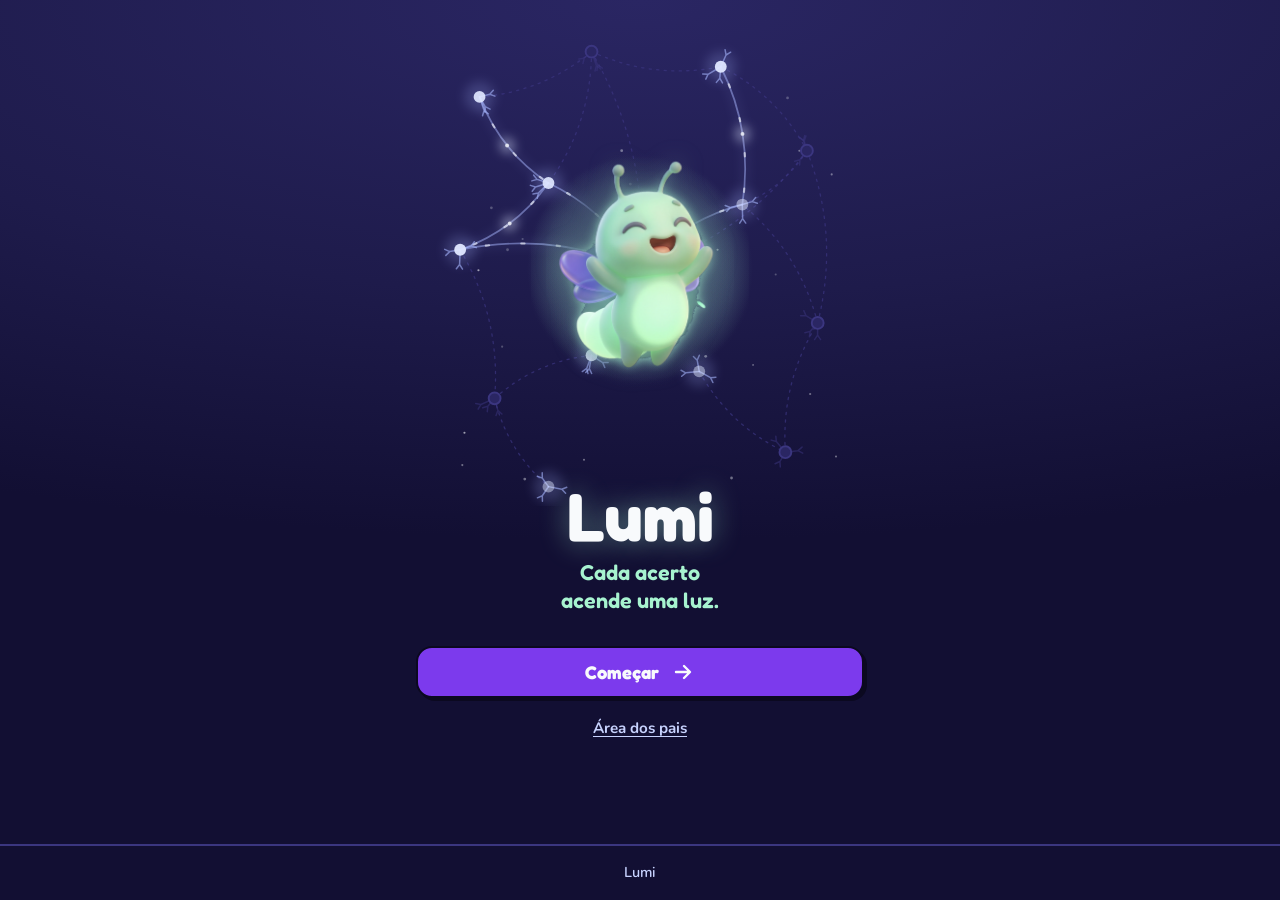
==== index.html @ 41e7109e "Refaz a Área dos pais e Provas: Dóris solta, dias de prova em amarelo e selo do Google Co-Authored-B" ====
<!DOCTYPE html>
<html lang="pt-BR">
<head>
  <meta charset="UTF-8">
  <meta name="viewport" content="width=device-width, initial-scale=1">
  <title>Lumi</title>
  <meta name="description" content="Lumi: cada acerto acende uma luz.">
  <link rel="preconnect" href="https://fonts.googleapis.com">
  <link rel="preconnect" href="https://fonts.gstatic.com" crossorigin>
  <link href="https://fonts.googleapis.com/css2?family=Fredoka:wght@500;600;700&family=Nunito:wght@600;700;800;900&display=swap" rel="stylesheet">
  <link rel="stylesheet" href="css/estilo.css">
  <script src="js/familia.js" defer></script>
  <script src="js/pontos.js" defer></script>
  <script src="js/fotos.js" defer></script>
  <script src="js/voz.js" defer></script>
  <script src="js/quiz.js" defer></script>
  <script src="js/tabuada.js" defer></script>
  <script src="js/curiosidades.js" defer></script>
  <script src="js/narracao.js" defer></script>
  <script src="js/calendario.js" defer></script>
  <script src="js/trilha.js" defer></script>
  <script src="js/resultado.js" defer></script>
  <script src="js/abertura.js" defer></script>
  <script src="js/app.js" defer></script>
</head>
<body>
  <main class="app">

    <!-- Abertura: rede de neurônios com a Lumi (só na primeira visita da aba) -->
    <section class="tela abertura" id="tela-abertura" aria-labelledby="titulo-abertura" hidden>
      <div class="abertura__ceu">
        <img class="abertura__rede" src="assets/rede-neuronios.svg" alt="" width="390" height="470">
        <div class="abertura__lumi halo-lumi">
          <img class="mascote mascote--lumi flutuar" src="assets/recortes/lumi-comemorando.png" alt="Lumi, o vaga-lume, comemorando" width="695" height="896">
        </div>
      </div>
      <div class="abertura__texto">
        <h1 class="abertura__titulo" id="titulo-abertura">Lumi</h1>
        <p class="abertura__frase">Cada acerto acende uma luz.</p>
        <button type="button" class="botao-principal abertura__comecar" data-ir="inicio">
          <span>Começar</span>
          <svg class="icone" viewBox="0 0 24 24" width="24" height="24" aria-hidden="true" focusable="false"><path d="M5 12h13M13 6l6 6-6 6" fill="none" stroke="currentColor" stroke-width="2.4" stroke-linecap="round" stroke-linejoin="round"/></svg>
        </button>
        <button type="button" class="botao-link" data-ir="pais">Área dos pais</button>
      </div>
    </section>

    <!-- Tela inicial -->
    <section class="tela" id="tela-inicio">
      <header class="cabecalho visualmente-oculto">
        <h1 class="cabecalho__nome">Lumi</h1>
        <p class="cabecalho__frase">Cada acerto acende uma luz</p>
      </header>

      <div class="inicio">
        <!-- Topo: nível, barra do nível e total de pontos -->
        <div class="inicio-topo">
          <span class="pilula pilula--nivel">Nível <span id="inicio-nivel">1</span></span>
          <div class="barra-nivel" id="inicio-nivel-barra" role="progressbar" aria-label="Pontos no nível atual" aria-valuemin="0" aria-valuemax="50" aria-valuenow="0">
            <div class="barra-nivel__preenchido" id="inicio-nivel-preenchido"></div>
          </div>
          <span class="inicio-topo__conta" id="inicio-nivel-conta">0/50</span>
          <span class="pilula pilula--pontos">
            <svg viewBox="0 0 24 24" width="16" height="16" aria-hidden="true" focusable="false"><path d="M12 3.5l2.6 5.3 5.9.9-4.3 4.1 1 5.8L12 16.9l-5.2 2.7 1-5.8-4.3-4.1 5.9-.9z" fill="none" stroke="currentColor" stroke-width="2" stroke-linejoin="round"/></svg>
            <span id="inicio-pontos">0</span><span class="visualmente-oculto"> pontos</span>
          </span>
        </div>

        <!-- Lumi com balão de fala -->
        <div class="guia guia--lumi">
          <img class="mascote mascote--lumi guia__mascote" src="assets/recortes/lumi-lapis.png" alt="Lumi segurando um lápis" width="666" height="900">
          <p class="balao guia__balao">Oi! Bora transformar o caderno em missão?</p>
        </div>

        <button type="button" class="botao-principal botao-principal--grande" data-ir="fotoquest">
          <svg class="icone" viewBox="0 0 24 24" width="28" height="28" aria-hidden="true" focusable="false">
            <path d="M4 8.5A2.5 2.5 0 0 1 6.5 6h1.6l1.2-1.8A1.5 1.5 0 0 1 10.5 3.5h3a1.5 1.5 0 0 1 1.2.7L15.9 6h1.6A2.5 2.5 0 0 1 20 8.5v8a2.5 2.5 0 0 1-2.5 2.5h-11A2.5 2.5 0 0 1 4 16.5z" fill="none" stroke="currentColor" stroke-width="1.8" stroke-linejoin="round"/>
            <circle cx="12" cy="12.5" r="3.5" fill="none" stroke="currentColor" stroke-width="1.8"/>
          </svg>
          <span>Nova missão</span>
        </button>

        <!-- O card grande saiu. A narração fica no item "Ouvir" da barra de baixo. -->
        <section class="area-doris" aria-labelledby="titulo-doris" hidden>
          <h2 class="area-doris__titulo" id="titulo-doris">Leia comigo</h2>
        </section>

        <!-- Trilha: cada missão salva é uma parada -->
        <section class="missoes" id="missoes" aria-labelledby="titulo-missoes">
          <h2 class="missoes__titulo visualmente-oculto" id="titulo-missoes">Suas missões</h2>
          <ul class="missoes__lista trilha" id="lista-missoes"></ul>
        </section>

        <!-- Próxima prova (some quando não há prova marcada) -->
        <button type="button" class="chip-prova" id="inicio-prova" data-ir="provas" hidden>
          <svg viewBox="0 0 24 24" width="20" height="20" aria-hidden="true" focusable="false"><rect x="4" y="5.5" width="16" height="14.5" rx="2.5" fill="none" stroke="currentColor" stroke-width="2"/><path d="M4 10h16M8.5 3.5v4M15.5 3.5v4" fill="none" stroke="currentColor" stroke-width="2" stroke-linecap="round"/></svg>
          <span id="inicio-prova-texto"></span>
        </button>
      </div>
    </section>

    <!-- Voz da família: gravar, gerar e ouvir a narração -->
    <section class="tela" id="tela-narracao" aria-labelledby="titulo-narracao" hidden>
      <div class="barra-topo">
        <button type="button" class="botao-voltar" data-ir="inicio"><svg viewBox="0 0 24 24" width="22" height="22" aria-hidden="true" focusable="false"><path d="M15 5l-7 7 7 7" fill="none" stroke="currentColor" stroke-width="2.6" stroke-linecap="round" stroke-linejoin="round"/></svg><span class="visualmente-oculto">Voltar</span></button>
        <h1 class="barra-topo__titulo" id="titulo-narracao">Voz da família</h1>
      </div>

      <div class="conteudo">
        <p class="aviso-gravacao" id="narracao-mensagem" role="status" aria-live="polite" hidden></p>

        <!-- 1. Gravar a voz para criar a voz digital -->
        <div class="narracao-bloco" id="narracao-gravar" hidden>
          <img class="mascote narracao__mascote" src="assets/recortes/duas-lapis.png" alt="Dóris segurando um lápis, com a Lumi na ponta" width="879" height="698">
          <h2 class="tabuada-subtitulo">Crie a voz digital da família</h2>
          <p class="campo__ajuda">Grave de 30 a 45 segundos lendo o texto abaixo, num lugar silencioso, com o celular a um palmo da boca. Fale com a sua voz de sempre, sem pressa. Com essa gravação, o app cria uma voz parecida com a sua para narrar um fato das missões.</p>

          <p class="aviso-gravacao" id="narracao-sem-suporte" role="alert" hidden></p>

          <div class="narracao-bloco" id="narracao-area-gravacao">
            <label class="declaracao" for="narracao-aceite">
              <input type="checkbox" id="narracao-aceite">
              <span>Esta é a minha voz. Ela será enviada à ElevenLabs para criar uma voz digital, usada só para narrar as missões da minha família. Posso apagar a voz a qualquer momento, e ela também será apagada no serviço.</span>
            </label>

            <div class="roteiro vidro">
              <h3 class="roteiro__titulo">Texto para ler em voz alta</h3>
              <p>Oi! Hoje vamos estudar juntos. Cada missão é uma aventura nova, e cada acerto acende uma luz no caminho.</p>
              <p>Quando a gente erra, não tem problema. O erro mostra o que ainda falta aprender, e a próxima tentativa fica mais fácil.</p>
              <p>Você sabia que a água do mar sobe para o céu, vira nuvem e volta como chuva? O mundo está cheio de perguntas curiosas esperando por você.</p>
              <p>Eu estou aqui, torcendo por você. Vamos lá!</p>
            </div>

            <p class="cronometro" id="narracao-cronometro" aria-live="off" hidden>0:00</p>
            <button type="button" class="botao-principal" id="narracao-botao-gravar" disabled>Começar a gravar</button>
          </div>
        </div>

        <!-- 2. Esperando: criando a voz ou gerando a narração -->
        <div class="narracao-bloco narracao-bloco--centro" id="narracao-esperando" hidden>
          <img class="mascote narracao__mascote narracao__mascote--pequena" src="assets/recortes/doris-olhos-fechados.png" alt="" width="715" height="900">
          <p class="narracao-titulo" id="narracao-esperando-titulo"></p>
          <div class="progresso-estimado" id="narracao-progresso" role="progressbar" aria-label="Progresso" aria-valuemin="0" aria-valuemax="100" aria-valuenow="0">
            <div class="progresso-estimado__barra" id="narracao-progresso-barra"></div>
          </div>
          <p class="campo__ajuda" id="narracao-tempo"></p>
        </div>

        <!-- 3. Ouvir o fato, estilo teleprompter -->
        <div class="narracao-bloco" id="narracao-ouvir" hidden>
          <img class="mascote narracao__mascote narracao__mascote--pequena" src="assets/recortes/doris-olhos-fechados.png" alt="Dóris de olhos fechados, ouvindo" width="715" height="900">
          <p class="narracao-origem" id="narracao-origem"></p>
          <div class="teleprompter vidro" id="narracao-teleprompter"></div>
          <button type="button" class="botao-principal botao-principal--grande botao--laranja" id="narracao-tocar">
            <svg class="icone" viewBox="0 0 24 24" width="28" height="28" aria-hidden="true" focusable="false"><path d="M8 5.5v13l10.5-6.5z" fill="currentColor"/></svg>
            <span id="narracao-tocar-texto">Ouvir</span>
          </button>
          <button type="button" class="botao-secundario" id="narracao-aleatoria">Curiosidade aleatória</button>
          <p class="campo__ajuda" id="narracao-restantes"></p>

          <details class="outro-texto vidro" id="narracao-outro">
            <summary class="outro-texto__titulo">Ler outra curiosidade</summary>
            <div class="outro-texto__conteudo">
              <label class="dissertativa__rotulo" for="narracao-texto-livre">Escreva uma curiosidade ou envie a foto de uma:</label>
              <textarea class="dissertativa__campo" id="narracao-texto-livre" rows="4" maxlength="300" placeholder="Ex.: O polvo tem três corações."></textarea>
              <p class="campo__ajuda"><span id="narracao-contador">0</span> de 300 caracteres. Não escreva nomes de pessoas, escolas ou professoras.</p>

              <input type="file" id="narracao-imagem" class="visualmente-oculto" accept="image/*">
              <label class="botao-secundario botao-arquivo" for="narracao-imagem" id="narracao-imagem-rotulo">Enviar uma imagem com a curiosidade</label>

              <button type="button" class="botao-principal" id="narracao-ler-texto">Ler esta curiosidade</button>
            </div>
          </details>
        </div>
      </div>
    </section>

    <!-- Provas: calendário mensal -->
    <section class="tela" id="tela-provas" aria-labelledby="titulo-provas" hidden>
      <div class="barra-topo">
        <button type="button" class="botao-voltar" data-ir="pais"><svg viewBox="0 0 24 24" width="22" height="22" aria-hidden="true" focusable="false"><path d="M15 5l-7 7 7 7" fill="none" stroke="currentColor" stroke-width="2.6" stroke-linecap="round" stroke-linejoin="round"/></svg><span class="visualmente-oculto">Voltar</span></button>
        <h1 class="barra-topo__titulo" id="titulo-provas">Provas</h1>
      </div>

      <div class="conteudo">
        <img class="mascote provas__mascote" src="assets/recortes/doris-joinha.png" alt="Dóris fazendo joinha" width="700" height="761">

        <p class="aviso-gravacao" id="provas-mensagem" role="status" aria-live="polite" hidden></p>

        <div class="calendario vidro">
          <div class="calendario__topo">
            <button type="button" class="calendario__seta" id="provas-anterior" aria-label="Mês anterior"><svg viewBox="0 0 24 24" width="22" height="22" aria-hidden="true" focusable="false"><path d="M15 5l-7 7 7 7" fill="none" stroke="currentColor" stroke-width="2.4" stroke-linecap="round" stroke-linejoin="round"/></svg></button>
            <h2 class="calendario__mes" id="provas-mes" aria-live="polite"></h2>
            <button type="button" class="calendario__seta" id="provas-seguinte" aria-label="Próximo mês"><svg viewBox="0 0 24 24" width="22" height="22" aria-hidden="true" focusable="false"><path d="M9 5l7 7-7 7" fill="none" stroke="currentColor" stroke-width="2.4" stroke-linecap="round" stroke-linejoin="round"/></svg></button>
          </div>
          <div class="calendario__semana calendario__semana--nomes" aria-hidden="true">
            <span>D</span><span>S</span><span>T</span><span>Q</span><span>Q</span><span>S</span><span>S</span>
          </div>
          <div class="calendario__grade" id="provas-grade" role="grid" aria-labelledby="provas-mes"></div>
        </div>

        <button type="button" class="botao-secundario" id="provas-proxima">Próxima prova</button>

        <section class="cartao-dia vidro" id="provas-cartao" aria-live="polite" hidden></section>

        <button type="button" class="botao-principal botao--sol" id="provas-nova">Adicionar prova</button>

        <form class="campo vidro" id="provas-formulario" novalidate hidden>
          <h2 class="campo__titulo">Nova prova</h2>
          <label class="campo-rotulo" for="prova-materia">Prova de</label>
          <select class="campo-texto" id="prova-materia">
            <option value="">Escolha...</option>
            <option value="portugues">Português</option>
            <option value="matematica">Matemática</option>
            <option value="ciencias">Ciências</option>
            <option value="historia">História</option>
            <option value="geografia">Geografia</option>
            <option value="outra">Outra</option>
          </select>
          <div class="campo-outra" id="prova-outra-caixa" hidden>
            <label for="prova-outra">Qual é a prova?</label>
            <input type="text" id="prova-outra" maxlength="40" placeholder="Ex.: Inglês" autocomplete="off">
            <p class="campo__ajuda">Não escreva o nome da criança nem da escola.</p>
          </div>
          <div class="campos-lado-a-lado">
            <div>
              <label class="campo-rotulo" for="prova-data">Dia</label>
              <input class="campo-texto" type="date" id="prova-data">
            </div>
            <div>
              <label class="campo-rotulo" for="prova-hora">Horário</label>
              <input class="campo-texto" type="time" id="prova-hora" value="08:00">
            </div>
          </div>
          <button type="submit" class="botao-principal">Salvar prova</button>
          <button type="button" class="botao-secundario" id="prova-cancelar">Cancelar</button>
        </form>

        <div class="provas-google vidro">
          <p class="selo-google" id="provas-google-conectado" hidden>
            <svg viewBox="0 0 24 24" width="18" height="18" aria-hidden="true" focusable="false"><path d="M5 12.5l4.5 4.5L19 7.5" fill="none" stroke="currentColor" stroke-width="3" stroke-linecap="round" stroke-linejoin="round"/></svg>
            Google Agenda conectado
          </p>
          <button type="button" class="botao-principal" id="provas-enviar-todas">Enviar todas as provas para o Google Agenda</button>
          <p class="provas-google__situacao" id="provas-google-situacao" role="status" aria-live="polite" hidden></p>
          <div class="provas-google__acoes">
            <button type="button" class="botao-principal botao-pequeno" id="provas-google-entrar" hidden>Entrar com Google</button>
            <button type="button" class="botao-secundario botao-pequeno" id="provas-google-ics" hidden>Baixar .ics com todas as provas</button>
          </div>
          <button type="button" class="botao-apagar" id="provas-desconectar">Desconectar Google Agenda</button>
        </div>
      </div>
    </section>

    <!-- Área dos pais -->
    <section class="tela" id="tela-pais" aria-labelledby="titulo-pais" hidden>
      <div class="barra-topo">
        <button type="button" class="botao-voltar" data-ir="inicio"><svg viewBox="0 0 24 24" width="22" height="22" aria-hidden="true" focusable="false"><path d="M15 5l-7 7 7 7" fill="none" stroke="currentColor" stroke-width="2.6" stroke-linecap="round" stroke-linejoin="round"/></svg><span class="visualmente-oculto">Voltar</span></button>
        <h1 class="barra-topo__titulo" id="titulo-pais">Área dos pais</h1>
        <img class="mascote barra-topo__mascote" src="assets/recortes/doris-joinha.png" alt="" width="700" height="761">
      </div>

      <div class="conteudo">
        <button type="button" class="botao-cartao botao--sol" data-ir="provas">
          <svg viewBox="0 0 24 24" width="28" height="28" aria-hidden="true" focusable="false"><rect x="4" y="5.5" width="16" height="14.5" rx="2.5" fill="none" stroke="currentColor" stroke-width="2"/><path d="M4 10h16M8.5 3.5v4M15.5 3.5v4" fill="none" stroke="currentColor" stroke-width="2" stroke-linecap="round"/></svg>
          <span>Provas: datas e Google Agenda</span>
        </button>

        <section class="campo vidro" aria-labelledby="titulo-voz-digital">
          <h2 class="campo__titulo" id="titulo-voz-digital">Voz digital da família</h2>
          <p class="campo__ajuda" id="pais-voz-digital-estado"></p>
          <button type="button" class="botao-secundario" id="narracao-regravar" hidden>Gravar a voz de novo</button>
          <button type="button" class="botao-apagar" id="narracao-apagar-voz" hidden>Apagar a voz digital</button>
        </section>

        <section class="campo vidro" aria-labelledby="titulo-minha-voz">
          <h2 class="campo__titulo" id="titulo-minha-voz">Minha voz</h2>
          <p class="campo__ajuda">Grave as frases com a sua voz. Elas tocam durante as missões. Os áudios ficam só neste aparelho.</p>

          <p class="aviso-gravacao" id="voz-sem-suporte" role="alert" hidden></p>

          <div class="voz-area" id="voz-area" hidden>
            <div class="consentimento" id="voz-consentimento">
              <p class="dica" id="voz-dica">Antes de gravar, procure um lugar silencioso e fale perto do microfone do celular.</p>
              <label class="declaracao" for="voz-aceite">
                <input type="checkbox" id="voz-aceite">
                <span>Esta é a minha voz. Ela será usada só para narrar as missões da minha família, e posso apagar quando quiser.</span>
              </label>
              <p class="campo__ajuda" id="voz-aceite-data" hidden></p>
            </div>

            <ul class="frases" id="voz-frases" aria-label="Frases para gravar"></ul>
            <p class="mensagem" id="voz-mensagem" role="status" aria-live="polite"></p>
          </div>
        </section>

        <!-- Apagar tudo: fica aqui, longe da criança (mesmo id e mesmo comportamento de antes) -->
        <button type="button" class="botao-apagar botao-apagar--perigo" id="botao-apagar">Apagar dados da família</button>
        <p class="mensagem" id="mensagem-inicio" role="status" aria-live="polite"></p>
      </div>
    </section>

    <!-- Tabuada -->
    <section class="tela" id="tela-tabuada" aria-labelledby="titulo-tabuada" hidden>
      <div class="barra-topo">
        <button type="button" class="botao-voltar" id="tabuada-voltar"><svg viewBox="0 0 24 24" width="22" height="22" aria-hidden="true" focusable="false"><path d="M15 5l-7 7 7 7" fill="none" stroke="currentColor" stroke-width="2.6" stroke-linecap="round" stroke-linejoin="round"/></svg><span class="visualmente-oculto">Voltar</span></button>
        <h1 class="barra-topo__titulo" id="titulo-tabuada">Tabuada</h1>
      </div>

      <div class="conteudo">
        <!-- Menu dos modos -->
        <div class="tabuada-bloco" id="tabuada-menu">
          <div class="nivel">
            <img class="mascote mascote--lumi nivel__lumi" src="assets/recortes/lumi-abraco-lapis.png" alt="Lumi abraçando um lápis" width="644" height="790">
            <div class="nivel__info">
              <p class="nivel__titulo"><span class="nivel__rotulo">Nível</span> <span class="nivel__numero" id="tabuada-nivel">1</span></p>
              <div class="nivel__barra" id="tabuada-nivel-barra" role="progressbar" aria-label="Pontos no nível atual" aria-valuemin="0" aria-valuemax="50" aria-valuenow="0">
                <div class="nivel__preenchido" id="tabuada-nivel-preenchido"></div>
              </div>
              <p class="nivel__detalhe" id="tabuada-nivel-detalhe"></p>
            </div>
          </div>

          <h2 class="tabuada-subtitulo">Suas medalhas</h2>
          <ul class="medalhas" id="tabuada-medalhas"></ul>

          <h2 class="tabuada-subtitulo">Escolha o modo</h2>
          <div class="modos">
            <button type="button" class="modo modo--falta vidro" data-modo="falta">
              <span class="modo__icone" aria-hidden="true">
                <!-- lápis -->
                <svg viewBox="0 0 24 24" width="32" height="32" focusable="false"><path d="M4 20l1-4.5L15.5 5a2.1 2.1 0 0 1 3 0l.5.5a2.1 2.1 0 0 1 0 3L8.5 19z" fill="none" stroke="currentColor" stroke-width="2" stroke-linejoin="round"/><path d="M13.5 7l3.5 3.5M5 15.5l3.5 3.5" fill="none" stroke="currentColor" stroke-width="2" stroke-linecap="round"/></svg>
              </span>
              <span class="modo__texto">
                <strong>Qual é o número que falta</strong>
                <span>Ex.: 7 × ___ = 56</span>
              </span>
            </button>
            <button type="button" class="modo modo--numero vidro" data-modo="numero">
              <span class="modo__icone" aria-hidden="true">
                <!-- escada -->
                <svg viewBox="0 0 24 24" width="32" height="32" focusable="false"><path d="M7 3v18M17 3v18M7 7h10M7 12h10M7 17h10" fill="none" stroke="currentColor" stroke-width="2" stroke-linecap="round"/></svg>
              </span>
              <span class="modo__texto">
                <strong>Tabuada de um número</strong>
                <span>Escolha de 1 a 10 e responda a sequência</span>
              </span>
            </button>
            <button type="button" class="modo modo--desafio vidro" data-modo="desafio">
              <span class="modo__icone" aria-hidden="true">
                <!-- cronômetro -->
                <svg viewBox="0 0 24 24" width="32" height="32" focusable="false"><circle cx="12" cy="14" r="7.5" fill="none" stroke="currentColor" stroke-width="2"/><path d="M12 14V10.5M9.5 2.5h5M12 2.5v4M18.5 7l1.5-1.5" fill="none" stroke="currentColor" stroke-width="2" stroke-linecap="round"/></svg>
              </span>
              <span class="modo__texto">
                <strong>Desafio contra o tempo</strong>
                <span>10 contas em 60 segundos</span>
              </span>
            </button>
            <button type="button" class="modo modo--revisao vidro" data-modo="revisao" id="modo-revisao">
              <span class="modo__icone" aria-hidden="true">
                <!-- setas circulares -->
                <svg viewBox="0 0 24 24" width="32" height="32" focusable="false"><path d="M19.5 10A8 8 0 0 0 5.6 6.6M4.5 14a8 8 0 0 0 13.9 3.4" fill="none" stroke="currentColor" stroke-width="2" stroke-linecap="round"/><path d="M5 2.5v4.5h4.5M19 21.5V17h-4.5" fill="none" stroke="currentColor" stroke-width="2" stroke-linecap="round" stroke-linejoin="round"/></svg>
              </span>
              <span class="modo__texto">
                <strong>Revisão de erros</strong>
                <span id="revisao-detalhe"></span>
              </span>
            </button>
          </div>
        </div>

        <!-- Escolher o número -->
        <div class="tabuada-bloco" id="tabuada-numeros" hidden>
          <h2 class="tabuada-subtitulo">Qual tabuada?</h2>
          <div class="grade-numeros" id="grade-numeros"></div>
        </div>

        <!-- Rodada -->
        <form class="tabuada-bloco" id="tabuada-jogo" novalidate hidden>
          <div class="tabuada-topo">
            <span id="tabuada-progresso"></span>
            <span class="tabuada-tempo" id="tabuada-tempo" role="timer" aria-live="off" hidden></span>
          </div>
          <!-- Barra do tempo do desafio (só aparece com o relógio) -->
          <div class="barra-tempo" id="tabuada-tempo-barra" aria-hidden="true" hidden>
            <div class="barra-tempo__preenchido" id="tabuada-tempo-preenchido"></div>
          </div>
          <p class="tabuada-conta" id="tabuada-conta"></p>
          <label class="visualmente-oculto" for="tabuada-resposta">Sua resposta</label>
          <input class="tabuada-resposta" id="tabuada-resposta" type="text" inputmode="numeric" pattern="[0-9]*" maxlength="3" autocomplete="off">
          <button type="submit" class="botao-principal" id="tabuada-conferir">Conferir</button>
          <div class="feedback" id="tabuada-feedback" role="status" aria-live="polite" hidden></div>
          <button type="button" class="botao-principal" id="tabuada-proxima" hidden>Próxima</button>
        </form>

        <!-- Fim da rodada -->
        <div class="tabuada-bloco resultado" id="tabuada-fim" hidden>
          <img class="mascote resultado__mascote resultado__mascote--pequena" src="assets/recortes/duas-comemorando.png" alt="" width="900" height="890">
          <h2 class="resultado__titulo" id="tabuada-fim-titulo"></h2>
          <div class="conquista-distintivo" id="tabuada-fim-distintivo" aria-hidden="true" hidden></div>
          <p class="pontos pontos--grande"><span id="tabuada-fim-pontos">0</span> pontos</p>
          <p class="resultado__detalhe" id="tabuada-fim-detalhe"></p>
          <p class="conquista" id="tabuada-fim-medalha" hidden></p>
          <p class="conquista conquista--nivel" id="tabuada-fim-nivel" hidden></p>
          <button type="button" class="botao-principal" id="tabuada-de-novo">Jogar de novo</button>
          <button type="button" class="botao-secundario" id="tabuada-menu-voltar">Escolher outro modo</button>
        </div>
      </div>
    </section>

    <!-- FotoQuest: escolher a foto -->
    <section class="tela" id="tela-fotoquest" aria-labelledby="titulo-fotoquest" hidden>
      <div class="barra-topo">
        <button type="button" class="botao-voltar" data-ir="inicio"><svg viewBox="0 0 24 24" width="22" height="22" aria-hidden="true" focusable="false"><path d="M15 5l-7 7 7 7" fill="none" stroke="currentColor" stroke-width="2.6" stroke-linecap="round" stroke-linejoin="round"/></svg><span class="visualmente-oculto">Voltar</span></button>
        <h1 class="barra-topo__titulo" id="titulo-fotoquest">FotoQuest</h1>
      </div>

      <form class="conteudo" id="form-fotos" novalidate>
        <div class="guia guia--doris">
          <img class="mascote guia__mascote" src="assets/recortes/doris-acenando.png" alt="Dóris, a coruja, acenando" width="812" height="900">
          <p class="balao guia__balao">Mostra o que você estudou que eu viro missão!</p>
        </div>

        <fieldset class="campo vidro">
          <legend class="campo__titulo">1. Qual é a disciplina?</legend>
          <div class="chips">
            <label class="chip"><input type="radio" name="disciplina" value="portugues"><span>Português</span></label>
            <label class="chip"><input type="radio" name="disciplina" value="matematica"><span>Matemática</span></label>
            <label class="chip"><input type="radio" name="disciplina" value="ciencias"><span>Ciências</span></label>
            <label class="chip"><input type="radio" name="disciplina" value="historia"><span>História</span></label>
            <label class="chip"><input type="radio" name="disciplina" value="geografia"><span>Geografia</span></label>
            <label class="chip"><input type="radio" name="disciplina" value="outra"><span>Outra</span></label>
          </div>
          <div class="campo-outra" id="campo-outra" hidden>
            <label for="disciplina-outra">Qual disciplina?</label>
            <input type="text" id="disciplina-outra" maxlength="40" autocomplete="off" placeholder="Ex.: Inglês">
          </div>
        </fieldset>

        <fieldset class="campo vidro">
          <legend class="campo__titulo">2. Fotos do material</legend>
          <p class="campo__ajuda">De 1 a 10 fotos, em JPG, PNG ou HEIC.</p>
          <div class="botoes-foto">
            <!-- Câmera traseira direto no celular -->
            <input type="file" id="entrada-camera" class="visualmente-oculto" accept="image/*" capture="environment">
            <label class="botao-foto" for="entrada-camera" id="rotulo-camera">Tirar foto</label>

            <!-- Galeria: o mesmo campo, sem o atributo capture -->
            <input type="file" id="entrada-galeria" class="visualmente-oculto" accept="image/*" multiple>
            <label class="botao-foto botao-foto--galeria" for="entrada-galeria" id="rotulo-galeria">Galeria</label>
          </div>
          <p class="contador" id="contador-fotos" aria-live="polite"></p>
          <ul class="miniaturas" id="miniaturas" aria-label="Fotos escolhidas"></ul>
        </fieldset>

        <section class="aviso-privacidade" aria-labelledby="titulo-privacidade">
          <h2 class="visualmente-oculto" id="titulo-privacidade">Sua privacidade</h2>
          <p class="aviso-privacidade__resumo">Fotos viram missão e são apagadas.</p>
          <details class="saiba-mais">
            <summary class="saiba-mais__titulo">Saiba mais</summary>
            <div class="saiba-mais__texto">
          <p>Suas fotos são usadas só para criar as perguntas da missão e são descartadas logo depois. As perguntas ficam guardadas somente para a sua família, para você estudar quando quiser. Nenhuma outra família tem acesso a elas, e elas não são usadas para treinar sistemas. Você pode apagar tudo a qualquer momento no botão 'Apagar dados da família'.</p>
          <p>Se você criar a voz digital da família, a gravação da sua voz é enviada à ElevenLabs, que cria e guarda essa voz até a família apagar. O botão 'Apagar dados da família' também apaga a voz digital no serviço.</p>
            </div>
          </details>
        </section>

        <label class="declaracao" for="declaracao">
          <input type="checkbox" id="declaracao">
          <span>Declaro que as fotos enviadas são de cadernos ou materiais de estudo meus ou do meu filho, e que serão usadas apenas para estudo da nossa família.</span>
        </label>

        <button type="submit" class="botao-principal" id="botao-enviar" disabled>Criar minha missão</button>

        <p class="mensagem" id="mensagem-foto" role="status" aria-live="polite"></p>
      </form>
    </section>

    <!-- Aviso de disciplina diferente -->
    <section class="tela" id="tela-disciplina" aria-labelledby="titulo-disciplina" hidden>
      <div class="conteudo conteudo--centro">
        <img class="mascote mascote--aviso" src="assets/recortes/doris-livro.png" alt="" width="634" height="741">
        <h1 class="titulo-aviso" id="titulo-disciplina">Hmm, será a matéria certa?</h1>
        <p class="texto-aviso" id="texto-disciplina"></p>
        <button type="button" class="botao-principal" id="botao-continuar">Continuar</button>
        <button type="button" class="botao-secundario" id="botao-trocar">Trocar</button>
      </div>
    </section>

    <!-- Quiz -->
    <section class="tela tela-quiz" id="tela-quiz" aria-labelledby="quiz-enunciado" hidden>
      <div class="barra-topo barra-topo--quiz">
        <button type="button" class="botao-voltar" data-ir="inicio"><svg viewBox="0 0 24 24" width="22" height="22" aria-hidden="true" focusable="false"><path d="M6.5 6.5l11 11M17.5 6.5l-11 11" fill="none" stroke="currentColor" stroke-width="2.6" stroke-linecap="round"/></svg><span class="visualmente-oculto">Sair</span></button>
        <!-- Um segmento por pergunta (o JS cria os segmentos a partir do total) -->
        <div class="progresso" id="quiz-progresso-barra" role="progressbar" aria-label="Progresso da missão" aria-valuemin="0" aria-valuemax="5" aria-valuenow="0">
          <div class="progresso__preenchido" id="quiz-progresso-preenchido"></div>
        </div>
        <span class="pontos" id="quiz-pontos">0 pontos</span>
      </div>

      <div class="conteudo">
        <p class="aviso-demo vidro" id="aviso-demo" hidden>
          <strong>Modo demonstração</strong>
          Estas são perguntas de exemplo criadas pela equipe da Lumi. A leitura das fotos não está ligada.
        </p>

        <p class="aviso-leitura vidro" id="quiz-aviso" hidden></p>

        <div class="quiz-linha">
          <p class="quiz-progresso" id="quiz-progresso"></p>
          <span class="selo-seguidas" id="quiz-seguidas" hidden></span>
        </div>

        <div class="quiz-pergunta">
          <button type="button" class="botao-leia" id="botao-leia" hidden>
            <svg class="icone" viewBox="0 0 24 24" width="24" height="24" aria-hidden="true" focusable="false">
              <path d="M4 9.5v5h3.5L12 18.5v-13L7.5 9.5z" fill="none" stroke="currentColor" stroke-width="2" stroke-linejoin="round"/>
              <path d="M15.5 9a4 4 0 0 1 0 6M18 6.5a7.5 7.5 0 0 1 0 11" fill="none" stroke="currentColor" stroke-width="2" stroke-linecap="round"/>
            </svg>
            <span class="visualmente-oculto" id="botao-leia-texto">Leia comigo</span>
          </button>
          <h2 class="quiz-enunciado" id="quiz-enunciado"></h2>
        </div>
        <p class="aviso-voz" id="aviso-voz" hidden>Este navegador não tem voz em português para ler em voz alta.</p>

        <div class="quiz-opcoes" id="quiz-opcoes"></div>
      </div>

      <!-- Painel de resposta: fica preso embaixo, estilo trilha -->
      <div class="painel-resposta">
        <div class="feedback" id="quiz-feedback" role="status" aria-live="polite" hidden></div>
        <button type="button" class="botao-principal botao--menta" id="quiz-proxima" hidden>Próxima pergunta</button>
      </div>
    </section>

    <!-- Resultado da missão -->
    <section class="tela" id="tela-resultado" aria-labelledby="titulo-resultado" hidden>
      <div class="conteudo resultado">
        <img class="mascote resultado__mascote" src="assets/recortes/duas-comemorando.png" alt="Dóris e Lumi comemorando" width="900" height="890">
        <h1 class="resultado__titulo" id="titulo-resultado">Missão completa!</h1>
        <p class="resultado__detalhe" id="resultado-detalhe"></p>

        <!-- Cartões: pontos, acertos de primeira e "sua melhor" (missão repetida) -->
        <div class="resultado-cartoes">
          <p class="cartao-numero cartao-numero--menta">
            <strong>+<span id="resultado-pontos">0</span></strong>
            <span>pontos</span>
          </p>
          <p class="cartao-numero" id="resultado-acertos-cartao" hidden>
            <strong id="resultado-acertos"></strong>
            <span>de primeira</span>
          </p>
          <p class="cartao-numero cartao-numero--sol" id="resultado-melhor-cartao" hidden>
            <strong id="resultado-melhor"></strong>
            <span>sua melhor</span>
          </p>
        </div>

        <!-- Barra de nível -->
        <div class="resultado-nivel">
          <div class="resultado-nivel__textos">
            <span id="resultado-nivel-titulo">Nível 1 → 2</span>
            <span id="resultado-nivel-faltam"></span>
          </div>
          <div class="barra-nivel" id="resultado-nivel-barra" role="progressbar" aria-label="Pontos no nível atual" aria-valuemin="0" aria-valuemax="50" aria-valuenow="0">
            <div class="barra-nivel__preenchido" id="resultado-nivel-preenchido"></div>
          </div>
        </div>

        <!-- Só aparece se a narração vai ler o fato desta missão -->
        <button type="button" class="botao-principal botao--laranja" id="resultado-ouvir" data-ir="narracao" hidden>
          <svg class="icone" viewBox="0 0 24 24" width="24" height="24" aria-hidden="true" focusable="false"><path d="M4 9.5v5h3.5L12 18.5v-13L7.5 9.5z" fill="none" stroke="currentColor" stroke-width="2" stroke-linejoin="round"/><path d="M15.5 9a4 4 0 0 1 0 6M18 6.5a7.5 7.5 0 0 1 0 11" fill="none" stroke="currentColor" stroke-width="2" stroke-linecap="round"/></svg>
          <span>Ouvir o fato da Dóris</span>
        </button>
        <button type="button" class="botao-principal" data-ir="inicio">Voltar à trilha</button>
        <button type="button" class="botao-secundario" data-ir="fotoquest">Nova missão</button>
      </div>
    </section>

  </main>

  <!-- Barra de navegação de baixo (só no Início, menu da Tabuada, Narração e Área dos pais) -->
  <nav class="nav-principal" id="nav-principal" aria-label="Navegação principal" hidden>
    <button type="button" class="nav-principal__item" data-ir="inicio" data-nav="inicio">
      <svg viewBox="0 0 24 24" width="26" height="26" aria-hidden="true" focusable="false"><path d="M6 20c0-4 12-3 12-7.5S6 9 6 5" fill="none" stroke="currentColor" stroke-width="2" stroke-linecap="round" stroke-dasharray="1 3.2"/><circle cx="6" cy="20" r="2" fill="currentColor"/><path d="M6 3.2l1.1 2.2 2.4.3-1.8 1.6.5 2.4L6 8.5 3.8 9.7l.5-2.4-1.8-1.6 2.4-.3z" fill="currentColor"/></svg>
      <span>Trilha</span>
    </button>
    <button type="button" class="nav-principal__item" data-ir="tabuada" data-nav="tabuada">
      <svg viewBox="0 0 24 24" width="26" height="26" aria-hidden="true" focusable="false"><path d="M6.5 6.5l11 11M17.5 6.5l-11 11" fill="none" stroke="currentColor" stroke-width="2.4" stroke-linecap="round"/></svg>
      <span>Tabuada</span>
    </button>
    <!-- Mesmo id de antes: Narracao.atualizarBotaoInicio() esconde quando não há voz -->
    <button type="button" class="nav-principal__item" id="botao-voz-familia" data-ir="narracao" data-nav="narracao" hidden>
      <svg viewBox="0 0 24 24" width="26" height="26" aria-hidden="true" focusable="false"><path d="M4 9.5v5h3.5L12 18.5v-13L7.5 9.5z" fill="none" stroke="currentColor" stroke-width="2" stroke-linejoin="round"/><path d="M15.5 9a4 4 0 0 1 0 6M18 6.5a7.5 7.5 0 0 1 0 11" fill="none" stroke="currentColor" stroke-width="2" stroke-linecap="round"/></svg>
      <span>Ouvir</span>
    </button>
    <button type="button" class="nav-principal__item" data-ir="pais" data-nav="pais">
      <svg viewBox="0 0 24 24" width="26" height="26" aria-hidden="true" focusable="false"><circle cx="9" cy="8" r="3.2" fill="none" stroke="currentColor" stroke-width="2"/><circle cx="17" cy="9.5" r="2.4" fill="none" stroke="currentColor" stroke-width="2"/><path d="M3.5 19.5a5.5 5.5 0 0 1 11 0M14.5 15.2a4.5 4.5 0 0 1 6 4.3" fill="none" stroke="currentColor" stroke-width="2" stroke-linecap="round"/></svg>
      <span>Pais</span>
    </button>
  </nav>

  <footer class="rodape">
    <p>Lumi</p>
  </footer>
</body>
</html>
---- css/estilo.css ----
/* Paleta Lumi */
:root {
  --fundo: #1E1B4B;
  --fundo-escuro: #120F33;
  --superficie: #2A2663;
  --borda: #3B3680;
  --texto: #F8FAFC;
  --texto-suave: #C7D2FE;
  --primaria: #7C3AED;
  --primaria-hover: #6D28D9;
  --sucesso: #34D399;
  --brilho: #A7F3D0;
  --doris: #FB923C;
  --creme: #FFF7ED;
  --atencao: #FACC15;
  --erro: #F87171;
  --info: #38BDF8;
  --gradiente-marca: linear-gradient(135deg, var(--primaria), var(--sucesso));
}

/* Tons derivados da paleta (só misturas das variáveis acima) */
:root {
  --violeta-suave: color-mix(in srgb, var(--fundo) 62%, var(--primaria));
  --vidro: color-mix(in srgb, var(--superficie) 55%, transparent);
  --vidro-forte: color-mix(in srgb, var(--superficie) 75%, transparent);
  --vidro-borda: color-mix(in srgb, var(--texto) 14%, transparent);
  --sombra-suave: 0 10px 30px color-mix(in srgb, var(--fundo-escuro) 55%, transparent);
  --luz-lumi: color-mix(in srgb, var(--brilho) 45%, transparent);
  --raio: 20px;
}

/* Visual "adesivo": contorno escuro, sombra dura, fontes e céu */
:root {
  --contorno: #0B0920;
  --sombra-dura: 3px 3px 0 var(--contorno);
  --sombra-dura-pressionada: 1px 1px 0 var(--contorno);
  --borda-adesivo: 2.5px solid var(--contorno);
  --traco-cartao: 2.5px;
  --pressionar: translate(2px, 2px);
  --texto-escuro: var(--fundo);            /* índigo sobre cores claras */
  --trilha-apagada: var(--borda);          /* pontinhos do caminho */
  --balao: var(--creme);                   /* balões de fala das mascotes */
  --fonte-titulo: "Fredoka", "Nunito", system-ui, sans-serif;
  --fonte-texto: "Nunito", system-ui, sans-serif;
  --raio-botao: 16px;
  --raio-cartao: 18px;
  --raio-balao-ponta: 4px;
  --altura-chip: 36px;
  --fonte-abertura: 4.25rem;               /* cerca de 68px */
  --flutuacao-abertura: 8px;
  --largura-coluna: 480px;
  --largura-abertura: 420px;
  --tamanho-mascote-guia: 112px;
  --tamanho-parada: 72px;
  --tamanho-ponto: 6px;
  --espaco-trilha: 28px;
  --altura-nav: 60px;
  --raio-segmento: 6px;
  --tamanho-mascote-resultado: 260px;
  --largura-cartao-numero: 120px;
  --largura-resposta-tabuada: 200px;
  --fundo-acerto: color-mix(in srgb, var(--sucesso) 22%, var(--fundo-escuro));
  --fundo-ceu: radial-gradient(120% 60% at 50% 0%, var(--superficie) 0%, var(--fundo) 55%, var(--fundo-escuro) 100%);
  --brilho-mascote: drop-shadow(0 0 12px color-mix(in srgb, var(--brilho) 25%, transparent));
  --halo-lumi: radial-gradient(circle, color-mix(in srgb, var(--brilho) 35%, transparent) 0%, transparent 65%);
}

/* Tamanhos: mudar aqui muda o app inteiro */
:root {
  /* Espaçamentos (margens, espaços internos e entre itens) */
  --espaco-0-5: 2px;
  --espaco-1: 4px;
  --espaco-1-5: 6px;
  --espaco-2: 8px;
  --espaco-2-5: 10px;
  --espaco-3: 12px;
  --espaco-3-5: 14px;
  --espaco-4: 16px;
  --espaco-4-5: 18px;
  --espaco-5: 20px;
  --espaco-5-5: 22px;
  --espaco-6: 24px;
  --espaco-7: 28px;
  --espaco-8: 32px;
  --espaco-10: 40px;
  --espaco-14: 56px;

  /* Tamanhos de fonte */
  --fonte-0-8: 0.8rem;
  --fonte-0-9: 0.9rem;
  --fonte-0-95: 0.95rem;
  --fonte-1: 1rem;
  --fonte-1-05: 1.05rem;
  --fonte-1-1: 1.1rem;
  --fonte-1-15: 1.15rem;
  --fonte-1-2: 1.2rem;
  --fonte-1-25: 1.25rem;
  --fonte-1-3: 1.3rem;
  --fonte-1-35: 1.35rem;
  --fonte-1-4: 1.4rem;
  --fonte-1-5: 1.5rem;
  --fonte-1-6: 1.6rem;
  --fonte-1-8: 1.8rem;
  --fonte-1-9: 1.9rem;
  --fonte-2: 2rem;
  --fonte-2-2: 2.2rem;
  --fonte-2-4: 2.4rem;
  --fonte-3: 3rem;
  --fonte-3-2: 3.2rem;
  --fonte-3-5: 3.5rem;
  --fonte-5-5: 5.5rem;

  /* Cantos arredondados */
  --raio-xs: 10px;
  --raio-sm: 12px;
  --raio-md: 14px;
  --raio-lg: 16px;
  --raio-xl: 18px;
  --raio-pilula: 999px;

  /* Espessura das linhas */
  --traco-fino: 1px;
  --traco-medio: 2px;
  --traco-grosso: 5px;

  /* Contorno de foco (teclado) */
  --foco-distancia-1: 1px;
  --foco-distancia-2: 2px;
  --foco-largura: 3px;
  --foco-distancia-3: 3px;

  /* Alturas mínimas (áreas de toque, botões e campos) */
  --altura-44: 44px;
  --altura-48: 48px;
  --altura-52: 52px;
  --altura-54: 54px;
  --altura-58: 58px;
  --altura-64: 64px;
  --altura-barra: 64px;
  --altura-72: 72px;
  --altura-80: 80px;

  /* Tamanhos de imagens, ícones e caixas */
  --tamanho-8: 8px;
  --tamanho-14: 14px;
  --tamanho-24: 24px;
  --tamanho-32: 32px;
  --tamanho-56: 56px;
  --tamanho-64: 64px;
  --tamanho-72: 72px;
  --tamanho-88: 88px;
  --tamanho-96: 96px;
  --tamanho-112: 112px;
  --tamanho-120: 120px;
  --tamanho-160: 160px;
  --tamanho-170: 170px;
  --tamanho-200: 200px;

  /* Durações das animações */
  --duracao-toque: 0.1s;
  --duracao-rapida: 0.15s;
  --duracao-media: 0.4s;
  --duracao-conquista: 1s;
  --duracao-flutuar: 4s;

  /* Outros */
  --desfoque-vidro: 14px;
  --flutuacao-altura: 10px;
  --subida-hover: 2px;
  --largura-conteudo: 560px;
  --sublinhado-distancia: 3px;

  /* Sombras e brilhos */
  --sombra-lumi: 0 0 40px var(--luz-lumi);
  --sombra-lumi-media: 0 0 28px var(--luz-lumi);
  --sombra-botao: 0 8px 24px color-mix(in srgb, var(--primaria) 40%, transparent);
  --brilho-progresso: 0 0 12px color-mix(in srgb, var(--sucesso) 60%, transparent);
  --brilho-nivel: 0 0 10px color-mix(in srgb, var(--sucesso) 70%, transparent);
  --sombra-hover-modo: 0 14px 34px color-mix(in srgb, var(--fundo-escuro) 70%, transparent),
    0 0 0 1px color-mix(in srgb, var(--cor-modo) 45%, transparent);
  --brilho-texto-lumi: 0 0 28px var(--luz-lumi);
  --brilho-texto-lumi-pequeno: 0 0 18px var(--luz-lumi);
}

/* Base */
*,
*::before,
*::after {
  box-sizing: border-box;
}

html {
  background: var(--fundo-escuro);
}

body {
  margin: 0;
  min-height: 100vh;
  min-height: 100dvh;
  display: flex;
  flex-direction: column;
  background: var(--fundo-ceu);
  background-attachment: fixed;
  color: var(--texto);
  font-family: var(--fonte-texto);
  font-weight: 600;
  line-height: 1.5;
  -webkit-text-size-adjust: 100%;
}

/* Títulos e botões em Fredoka */
h1,
h2,
h3,
legend,
summary,
button,
.botao-foto,
.botao-arquivo,
.pontos,
.cronometro,
.tabuada-conta,
.tabuada-tempo,
.nivel__numero {
  font-family: var(--fonte-titulo);
}

h1,
h2,
h3 {
  font-weight: 600;
}

/* Foco do teclado: contorno menta claro */
:focus-visible {
  outline: var(--foco-largura) solid var(--brilho);
  outline-offset: var(--foco-distancia-2);
}

img {
  display: block;
  max-width: 100%;
}

h1,
h2,
p,
figure {
  margin: 0;
}

[hidden] {
  display: none !important;
}

.visualmente-oculto {
  position: absolute;
  width: 1px;
  height: 1px;
  padding: 0;
  margin: -1px;
  overflow: hidden;
  clip: rect(0 0 0 0);
  white-space: nowrap;
  border: 0;
}

/* Cartões (a classe continua "vidro" porque o HTML e o JS usam esse nome) */
.vidro {
  background: var(--superficie);
  border: var(--traco-cartao) solid var(--borda);
  border-radius: var(--raio-cartao);
}

/* Balão de fala das mascotes */
.balao {
  position: relative;
  padding: var(--espaco-3) var(--espaco-4);
  background: var(--balao);
  color: var(--texto-escuro);
  border: var(--borda-adesivo);
  border-radius: var(--raio-botao) var(--raio-botao) var(--raio-botao) var(--raio-balao-ponta);
  box-shadow: var(--sombra-dura);
  font-family: var(--fonte-titulo);
  font-weight: 500;
  line-height: 1.35;
}

/* Mascotes soltas: sem moldura, círculo ou quadrado */
.mascote {
  display: block;
  height: auto;
  object-fit: contain;
  border: 0;
  border-radius: 0;
  background: none;
  box-shadow: none;
}

.mascote--lumi {
  filter: var(--brilho-mascote);
}

/* Brilho suave atrás da Lumi */
.halo-lumi {
  position: relative;
  display: grid;
  place-items: center;
}

.halo-lumi::before {
  content: "";
  position: absolute;
  inset: -15%;
  background: var(--halo-lumi);
  pointer-events: none;
}

.halo-lumi > * {
  position: relative;
}

/* Telas */
.app {
  flex: 1;
  display: flex;
  flex-direction: column;
}

.tela {
  flex: 1;
  display: flex;
  flex-direction: column;
}

/* Abertura: rede de neurônios, Lumi no centro, título e "Começar" */
.abertura {
  align-items: center;
  overflow: hidden;
}

.abertura__ceu {
  position: relative;
  width: 100%;
  max-width: var(--largura-abertura);
  aspect-ratio: 390 / 470; /* mesma proporção do SVG: o centro da rede fica no lugar certo */
}

.abertura__rede {
  position: absolute;
  inset: 0;
  width: 100%;
  height: 100%;
}

/* A Lumi fica no ponto onde as linhas se encontram (195, 250 no SVG) */
.abertura__lumi {
  position: absolute;
  left: 50%;
  top: calc(250 / 470 * 100%);
  width: 40%;
  transform: translate(-50%, -50%);
}

/* Disco do céu atrás da Lumi: nenhuma linha aparece por baixo dela */
.abertura__lumi::after {
  content: "";
  position: absolute;
  inset: -6%;
  background: var(--halo-lumi), radial-gradient(closest-side, var(--fundo) 45%, transparent 100%);
  pointer-events: none;
}

.abertura__lumi img {
  --flutuacao-altura: var(--flutuacao-abertura);
  z-index: 1;
  width: 100%;
}

.abertura__texto {
  width: 100%;
  max-width: var(--largura-coluna);
  margin-top: calc(-1 * var(--espaco-6));
  padding: 0 var(--espaco-4) var(--espaco-8);
  display: flex;
  flex-direction: column;
  align-items: center;
  gap: var(--espaco-2);
  text-align: center;
}

.abertura__titulo {
  font-size: var(--fonte-abertura);
  font-weight: 700;
  line-height: 1;
  text-shadow: var(--brilho-texto-lumi);
}

.abertura__frase {
  max-width: 18ch;
  color: var(--brilho);
  font-family: var(--fonte-titulo);
  font-size: var(--fonte-1-35);
  font-weight: 600;
  line-height: 1.3;
  text-wrap: balance;
}

.abertura__comecar {
  align-self: stretch;
  margin-top: var(--espaco-6);
  font-size: var(--fonte-1-25);
}

/* Cabeçalho da tela inicial */
.cabecalho {
  padding: var(--espaco-10) var(--espaco-4) var(--espaco-2);
  display: flex;
  flex-direction: column;
  align-items: center;
  gap: var(--espaco-2);
  text-align: center;
}

.cabecalho__luz,
.resultado__luz {
  position: relative;
  display: grid;
  place-items: center;
  padding: var(--espaco-7);
}

.cabecalho__luz::before,
.resultado__luz::before {
  content: "";
  position: absolute;
  inset: -20%;
  background: radial-gradient(circle, var(--luz-lumi) 0%, transparent 65%);
  pointer-events: none;
}

.cabecalho__lumi {
  position: relative;
  width: var(--tamanho-160);
  height: var(--tamanho-160);
  object-fit: cover;
  border-radius: 50%;
  border: var(--traco-medio) solid var(--vidro-borda);
  box-shadow: var(--sombra-lumi);
}

.cabecalho__nome {
  color: var(--texto);
  font-size: clamp(var(--fonte-3-5), 18vw, var(--fonte-5-5));
  font-weight: 700;
  line-height: 0.95;
  letter-spacing: 0.01em;
  text-shadow: var(--brilho-texto-lumi);
}

.cabecalho__frase {
  color: var(--texto-suave);
  font-size: clamp(var(--fonte-1-1), 4.8vw, var(--fonte-1-35));
  font-weight: 700;
  line-height: 1.3;
  max-width: 24ch;
  text-wrap: balance;
}

/* Flutuação da Lumi */
@keyframes flutuar {
  0%,
  100% {
    transform: translateY(0);
  }
  50% {
    transform: translateY(calc(-1 * var(--flutuacao-altura)));
  }
}

.flutuar {
  animation: flutuar var(--duracao-flutuar) ease-in-out infinite;
}

/* Conteúdo da tela inicial */
.inicio {
  flex: 1;
  width: 100%;
  max-width: var(--largura-conteudo);
  margin: 0 auto;
  padding: var(--espaco-4) var(--espaco-4) var(--espaco-8);
  display: flex;
  flex-direction: column;
  align-items: stretch;
  gap: var(--espaco-5);
}

/* Botão principal */
.botao-principal {
  appearance: none;
  display: flex;
  align-items: center;
  justify-content: center;
  gap: var(--espaco-3);
  border: var(--borda-adesivo);
  border-radius: var(--raio-botao);
  background: var(--primaria);
  color: var(--texto);
  font-family: var(--fonte-titulo);
  font-size: var(--fonte-1-15);
  font-weight: 700;
  line-height: 1.25;
  padding: var(--espaco-3) var(--espaco-6);
  min-height: var(--altura-52);
  cursor: pointer;
  box-shadow: var(--sombra-dura);
  transition: background-color var(--duracao-rapida) ease, transform var(--duracao-toque) ease, box-shadow var(--duracao-toque) ease;
}

.botao-principal--grande {
  font-size: var(--fonte-1-25);
  padding: var(--espaco-4) var(--espaco-6);
  min-height: var(--altura-64);
}

.botao-principal:hover {
  background: var(--primaria-hover);
}

.botao-principal:active,
.botao-secundario:active {
  transform: var(--pressionar);
  box-shadow: var(--sombra-dura-pressionada);
}

.botao-principal:focus-visible {
  outline-offset: var(--foco-distancia-3);
}

.botao-principal:disabled,
.botao-secundario:disabled {
  opacity: 0.5;
  cursor: not-allowed;
  box-shadow: none;
}

.botao-principal:disabled:hover {
  background: var(--primaria);
}

.botao-principal:disabled:active,
.botao-secundario:disabled:active {
  transform: none;
}

/* Variações coloridas: texto sempre índigo */
.botao--laranja,
.botao--sol,
.botao--menta,
.botao--info {
  color: var(--texto-escuro);
}

.botao--laranja { --cor-botao: var(--doris); }
.botao--sol { --cor-botao: var(--atencao); }
.botao--menta { --cor-botao: var(--sucesso); }
.botao--info { --cor-botao: var(--info); }

.botao--laranja,
.botao--sol,
.botao--menta,
.botao--info,
.botao--laranja:disabled:hover,
.botao--sol:disabled:hover,
.botao--menta:disabled:hover,
.botao--info:disabled:hover {
  background: var(--cor-botao);
}

.botao--laranja:hover,
.botao--sol:hover,
.botao--menta:hover,
.botao--info:hover {
  background: color-mix(in srgb, var(--cor-botao) 88%, var(--contorno));
}

.icone {
  flex-shrink: 0;
}

/* Botão secundário */
.botao-secundario {
  appearance: none;
  background: var(--superficie);
  border: var(--borda-adesivo);
  border-radius: var(--raio-botao);
  box-shadow: var(--sombra-dura);
  color: var(--texto);
  font-family: var(--fonte-titulo);
  font-size: var(--fonte-1-05);
  font-weight: 600;
  line-height: 1.25;
  padding: var(--espaco-2-5) var(--espaco-6);
  min-height: var(--altura-48);
  cursor: pointer;
  transition: background-color var(--duracao-rapida) ease, transform var(--duracao-toque) ease, box-shadow var(--duracao-toque) ease;
}

.botao-secundario:hover {
  background: var(--borda);
}

.botao-secundario:focus-visible {
  outline-offset: var(--foco-distancia-3);
}

/* Topo do Início: nível, barra e pontos */
.inicio-topo {
  display: flex;
  align-items: center;
  gap: var(--espaco-2);
}

.pilula {
  display: inline-flex;
  align-items: center;
  gap: var(--espaco-1);
  flex-shrink: 0;
  min-height: var(--altura-chip);
  padding: 0 var(--espaco-3);
  border: var(--traco-medio) solid var(--contorno);
  border-radius: var(--raio-xs);
  font-family: var(--fonte-titulo);
  font-weight: 600;
  white-space: nowrap;
}

.pilula--nivel {
  background: var(--primaria);
  color: var(--texto);
}

.pilula--pontos {
  background: var(--sucesso);
  color: var(--texto-escuro);
  box-shadow: var(--sombra-dura);
}

.barra-nivel {
  flex: 1;
  min-width: 0;
  height: var(--tamanho-14);
  padding: var(--espaco-0-5);
  border-radius: var(--raio-pilula);
  background: var(--fundo-escuro);
  border: var(--traco-medio) solid var(--contorno);
  overflow: hidden;
}

.barra-nivel__preenchido {
  width: 0;
  height: 100%;
  border-radius: var(--raio-pilula);
  background: var(--sucesso);
  transition: width var(--duracao-media) ease;
}

.inicio-topo__conta {
  flex-shrink: 0;
  color: var(--texto-suave);
  font-size: var(--fonte-0-9);
  font-weight: 800;
  font-variant-numeric: tabular-nums;
}

/* Mascote solta com balão de fala (Início e outras telas) */
.guia {
  display: flex;
  align-items: center;
  gap: var(--espaco-2);
}

.guia__mascote {
  width: var(--tamanho-mascote-guia);
  flex-shrink: 0;
}

.guia__balao {
  flex: 1;
  font-size: var(--fonte-1-05);
}

/* Trilha: missões salvas como paradas em zigue-zague */
.missoes {
  display: flex;
  flex-direction: column;
}

.missoes__lista {
  list-style: none;
  margin: 0;
  padding: 0 0 0 var(--espaco-2);
  display: flex;
  flex-direction: column;
  gap: var(--espaco-trilha);
}

.missao {
  --desvio: 0%;
  position: relative;
  display: flex;
  align-items: center;
  gap: var(--espaco-3);
  margin-left: var(--desvio);
}

/* Zigue-zague: esquerda, direita, meio */
.missao:nth-child(3n + 2) { --desvio: 32%; }
.missao:nth-child(3n) { --desvio: 12%; }

/* Pontinhos ligando uma parada à anterior */
.missao:not(:first-child)::before {
  content: "";
  position: absolute;
  bottom: 100%;
  left: calc(var(--tamanho-parada) / 2 - var(--tamanho-ponto) / 2);
  width: var(--tamanho-ponto);
  height: var(--espaco-trilha);
  background: radial-gradient(circle, var(--trilha-apagada) 45%, transparent 50%) center top / var(--tamanho-ponto) calc(var(--tamanho-ponto) * 2) repeat-y;
}

.missao__parada {
  appearance: none;
  display: grid;
  place-items: center;
  width: var(--tamanho-parada);
  height: var(--tamanho-parada);
  flex-shrink: 0;
  padding: 0;
  border: var(--borda-adesivo);
  border-radius: 50%;
  box-shadow: var(--sombra-dura);
  color: var(--texto-escuro);
  cursor: pointer;
  transition: transform var(--duracao-toque) ease, box-shadow var(--duracao-toque) ease;
}

.missao__parada svg {
  width: var(--tamanho-32);
  height: var(--tamanho-32);
}

.missao__parada:active {
  transform: var(--pressionar);
  box-shadow: var(--sombra-dura-pressionada);
}

.missao__parada:focus-visible {
  outline-offset: var(--foco-distancia-3);
}

/* Nova: sol com halo */
.missao--nova .missao__parada {
  background: var(--atencao);
  box-shadow: var(--sombra-dura), 0 0 0 var(--espaco-1-5) color-mix(in srgb, var(--atencao) 30%, transparent);
}

/* Feita: menta com ✓ */
.missao--feita .missao__parada {
  background: var(--sucesso);
}

/* Sem missões: parada apagada */
.missao--vazia .missao__parada {
  background: var(--superficie);
  border-color: var(--borda);
  color: var(--texto-suave);
  box-shadow: none;
  cursor: default;
}

.missao__textos {
  min-width: 0;
}

.missao__nome {
  font-family: var(--fonte-titulo);
  font-size: var(--fonte-1-1);
  font-weight: 600;
  line-height: 1.25;
}

.missao--vazia .missao__nome {
  color: var(--texto-suave);
  font-size: var(--fonte-1);
}

.missao__detalhe {
  color: var(--texto-suave);
  font-size: var(--fonte-0-9);
}

/* Chip da próxima prova */
.chip-prova {
  appearance: none;
  display: flex;
  align-items: center;
  gap: var(--espaco-2);
  width: 100%;
  min-height: var(--altura-48);
  padding: var(--espaco-2) var(--espaco-4);
  border: var(--borda-adesivo);
  border-radius: var(--raio-sm);
  background: var(--atencao);
  box-shadow: var(--sombra-dura);
  color: var(--texto-escuro);
  font-family: var(--fonte-titulo);
  font-size: var(--fonte-1);
  font-weight: 600;
  text-align: left;
  cursor: pointer;
}

.chip-prova:active {
  transform: var(--pressionar);
  box-shadow: var(--sombra-dura-pressionada);
}

.chip-prova svg {
  flex-shrink: 0;
}

.botao-apagar,
.botao-link {
  appearance: none;
  align-self: center;
  background: transparent;
  border: 0;
  border-radius: var(--raio-xs);
  color: var(--texto-suave);
  font: inherit;
  font-size: var(--fonte-0-95);
  font-weight: 700;
  text-decoration: underline;
  text-underline-offset: var(--sublinhado-distancia);
  padding: var(--espaco-2-5) var(--espaco-3);
  min-height: var(--altura-44);
  cursor: pointer;
}

.botao-apagar:hover,
.botao-link:hover {
  color: var(--texto);
}

.botao-apagar:focus-visible,
.botao-link:focus-visible {
  outline: var(--foco-largura) solid var(--brilho);
  outline-offset: var(--foco-distancia-2);
}

/* Apagar dados da família: link vermelho, no fim da Área dos pais */
.botao-apagar--perigo,
.botao-apagar--perigo:hover {
  color: var(--erro);
}

/* Barra de navegação de baixo */
.nav-principal {
  position: fixed;
  bottom: 0;
  left: 50%;
  z-index: 3;
  width: 100%;
  max-width: var(--largura-coluna);
  transform: translateX(-50%);
  display: grid;
  grid-auto-flow: column;
  grid-auto-columns: 1fr;
  min-height: var(--altura-nav);
  padding-bottom: env(safe-area-inset-bottom);
  background: var(--fundo-escuro);
  border-top: var(--traco-medio) solid var(--borda);
}

.nav-principal__item {
  appearance: none;
  display: flex;
  flex-direction: column;
  align-items: center;
  justify-content: center;
  gap: var(--espaco-0-5);
  min-height: var(--altura-nav);
  padding: var(--espaco-1);
  border: 0;
  background: transparent;
  color: var(--texto-suave);
  font-family: var(--fonte-titulo);
  font-size: var(--fonte-0-8);
  font-weight: 600;
  cursor: pointer;
}

.nav-principal__item:hover,
.nav-principal__item[aria-current="page"] {
  color: var(--brilho);
}

.nav-principal__item:focus-visible {
  outline-offset: calc(-1 * var(--foco-largura));
}

/* Espaço no fim da página para a barra não cobrir nada */
body.com-nav {
  padding-bottom: calc(var(--altura-nav) + env(safe-area-inset-bottom));
}

/* Na Tabuada, a barra só aparece no menu (some no jogo, na escolha do número e no fim) */
body:has(#tela-tabuada:not([hidden]) #tabuada-menu[hidden]) .nav-principal {
  display: none;
}

body:has(#tela-tabuada:not([hidden]) #tabuada-menu[hidden]) {
  padding-bottom: 0;
}

/* Barra do topo (telas internas) */
.barra-topo {
  position: sticky;
  top: 0;
  z-index: 2;
  background: color-mix(in srgb, var(--fundo-escuro) 85%, transparent);
  border-bottom: var(--traco-medio) solid var(--borda);
  -webkit-backdrop-filter: blur(var(--desfoque-vidro));
  backdrop-filter: blur(var(--desfoque-vidro));
  padding: var(--espaco-2-5) var(--espaco-4);
  min-height: var(--altura-64);
  display: flex;
  align-items: center;
  justify-content: space-between;
  gap: var(--espaco-3);
}

.barra-topo__titulo {
  flex: 1;
  min-width: 0;
  font-size: var(--fonte-1-4);
  font-weight: 600;
}

/* Botão voltar: quadradinho com ícone (o texto fica para o leitor de tela) */
.botao-voltar {
  appearance: none;
  display: grid;
  place-items: center;
  flex-shrink: 0;
  width: var(--altura-44);
  height: var(--altura-44);
  padding: 0;
  border: var(--borda-adesivo);
  border-radius: var(--raio-sm);
  background: var(--superficie);
  box-shadow: var(--sombra-dura);
  color: var(--texto);
  cursor: pointer;
}

.botao-voltar:hover {
  background: var(--borda);
}

.botao-voltar:active {
  transform: var(--pressionar);
  box-shadow: var(--sombra-dura-pressionada);
}

.botao-voltar:focus-visible {
  outline: var(--foco-largura) solid var(--brilho);
  outline-offset: var(--foco-distancia-2);
}

@media (prefers-reduced-motion: reduce) {
  .botao-voltar:active {
    transform: none;
  }
}

/* Barra de progresso da missão: um segmento por pergunta, no topo do quiz */
.progresso {
  flex: 1;
  min-width: 0;
  display: flex;
  gap: var(--espaco-1-5);
}

/* O preenchimento antigo continua no HTML (o JS usa o id), mas quem aparece são os segmentos */
.progresso__preenchido {
  display: none;
}

.progresso__segmento {
  flex: 1;
  height: var(--tamanho-14);
  border: var(--traco-medio) solid var(--contorno);
  border-radius: var(--raio-segmento);
  background: var(--fundo-escuro);
  transition: background-color var(--duracao-media) ease;
}

.progresso__segmento--feito {
  background: var(--sucesso);
}

/* Conteúdo das telas internas */
.conteudo {
  flex: 1;
  width: 100%;
  max-width: var(--largura-conteudo);
  margin: 0 auto;
  padding: var(--espaco-6) var(--espaco-4) var(--espaco-10);
  display: flex;
  flex-direction: column;
  gap: var(--espaco-5);
}

/* FotoQuest */
.botao-foto {
  display: flex;
  align-items: center;
  justify-content: center;
  min-height: var(--altura-52);
  padding: var(--espaco-3) var(--espaco-5);
  border: var(--borda-adesivo);
  border-radius: var(--raio-botao);
  background: var(--doris);
  color: var(--texto-escuro);
  font-size: var(--fonte-1-1);
  font-weight: 700;
  text-align: center;
  cursor: pointer;
  box-shadow: var(--sombra-dura);
}

.botao-foto:active {
  transform: var(--pressionar);
  box-shadow: var(--sombra-dura-pressionada);
}

.visualmente-oculto:focus-visible + .botao-foto {
  outline: var(--foco-largura) solid var(--brilho);
  outline-offset: var(--foco-distancia-3);
}

.botoes-foto {
  display: grid;
  grid-template-columns: 1fr 1fr;
  gap: var(--espaco-2-5);
}

.botao-foto--galeria {
  background: var(--superficie);
  color: var(--texto);
}

.visualmente-oculto:focus-visible + .botao-foto--galeria {
  outline: var(--foco-largura) solid var(--brilho);
  outline-offset: var(--foco-distancia-3);
}

@media (max-width: 340px) {
  .botoes-foto {
    grid-template-columns: 1fr;
  }
}

.botao-foto--cheio {
  opacity: 0.5;
  pointer-events: none;
}

/* Campos do formulário de fotos */
.campo {
  margin: 0;
  padding: var(--espaco-4);
  display: flex;
  flex-direction: column;
  gap: var(--espaco-3);
  min-width: 0;
}

.campo__titulo {
  float: left;
  width: 100%;
  padding: 0;
  font-size: var(--fonte-1-1);
  font-weight: 800;
}

.campo__titulo + * {
  clear: both;
}

.campo__ajuda {
  color: var(--texto-suave);
  font-size: var(--fonte-0-95);
}

.chips {
  display: flex;
  flex-wrap: wrap;
  gap: var(--espaco-2);
}

.chip {
  position: relative;
  display: inline-flex;
  padding: var(--espaco-1) 0; /* área de toque de 44px com o chip de 36px */
  cursor: pointer;
}

.chip input {
  position: absolute;
  opacity: 0;
  width: 1px;
  height: 1px;
}

.chip span {
  display: inline-flex;
  align-items: center;
  min-height: var(--altura-chip);
  padding: 0 var(--espaco-3-5);
  border: var(--traco-medio) solid var(--contorno);
  border-radius: var(--raio-xs);
  background: var(--superficie);
  color: var(--texto);
  font-family: var(--fonte-titulo);
  font-weight: 600;
}

.chip input:checked + span {
  background: var(--sucesso);
  color: var(--texto-escuro);
  box-shadow: var(--sombra-dura);
}

.chip input:focus-visible + span {
  outline: var(--foco-largura) solid var(--brilho);
  outline-offset: var(--foco-distancia-2);
}

.campo-outra {
  display: flex;
  flex-direction: column;
  gap: var(--espaco-1-5);
  color: var(--texto-suave);
  font-weight: 700;
}

.campo-outra input {
  min-height: var(--altura-48);
  padding: var(--espaco-2-5) var(--espaco-3-5);
  border: var(--traco-medio) solid var(--borda);
  border-radius: var(--raio-sm);
  background: var(--fundo-escuro);
  color: var(--texto);
  font: inherit;
  font-size: var(--fonte-1);
}

.campo-outra input:focus-visible {
  outline: var(--foco-largura) solid var(--brilho);
  outline-offset: var(--foco-distancia-2);
}

.contador {
  color: var(--texto-suave);
  font-weight: 700;
}

.contador:empty {
  display: none;
}

.miniaturas {
  list-style: none;
  margin: 0;
  padding: 0;
  display: grid;
  grid-template-columns: repeat(auto-fill, minmax(var(--tamanho-88), 1fr));
  gap: var(--espaco-2-5);
}

.miniaturas:empty {
  display: none;
}

.miniatura {
  position: relative;
  aspect-ratio: 3 / 4;
  border: var(--borda-adesivo);
  border-radius: var(--raio-sm);
  overflow: hidden;
  background: var(--creme);
  box-shadow: var(--sombra-dura);
  transform: rotate(var(--giro-miniatura));
}

/* Leve rotação, alternando o lado, como fotos soltas na mesa */
.miniatura:nth-child(odd) { --giro-miniatura: -3deg; }
.miniatura:nth-child(even) { --giro-miniatura: 2deg; }

.miniatura img {
  width: 100%;
  height: 100%;
  object-fit: cover;
}

.miniatura__remover {
  position: absolute;
  top: var(--espaco-1);
  right: var(--espaco-1);
  width: var(--tamanho-32);
  height: var(--tamanho-32);
  border: var(--traco-medio) solid var(--contorno);
  border-radius: 50%;
  background: var(--fundo-escuro);
  color: var(--texto);
  font: inherit;
  font-size: var(--fonte-1-2);
  line-height: 1;
  cursor: pointer;
}

.miniatura__remover:focus-visible {
  outline: var(--foco-largura) solid var(--brilho);
  outline-offset: var(--foco-distancia-1);
}

.aviso-privacidade {
  display: flex;
  flex-wrap: wrap;
  align-items: baseline;
  column-gap: var(--espaco-2);
  color: var(--texto-suave);
  font-size: var(--fonte-0-95);
}

/* "Saiba mais" abre o texto completo de privacidade */
.saiba-mais[open] {
  flex-basis: 100%;
}

.saiba-mais__titulo {
  display: inline-flex;
  align-items: center;
  min-height: var(--altura-44);
  color: var(--info);
  font-family: var(--fonte-texto);
  font-weight: 800;
  text-decoration: underline;
  text-underline-offset: var(--sublinhado-distancia);
  cursor: pointer;
  list-style: none;
}

.saiba-mais__titulo::-webkit-details-marker {
  display: none;
}

.saiba-mais[open] .saiba-mais__titulo {
  color: var(--texto);
}

.saiba-mais__texto {
  display: flex;
  flex-direction: column;
  gap: var(--espaco-2);
  padding: var(--espaco-3) var(--espaco-4);
  background: var(--superficie);
  border: var(--traco-cartao) solid var(--borda);
  border-radius: var(--raio-cartao);
}

.declaracao {
  display: flex;
  align-items: flex-start;
  gap: var(--espaco-3);
  font-weight: 700;
  cursor: pointer;
}

.declaracao input {
  flex-shrink: 0;
  width: var(--tamanho-24);
  height: var(--tamanho-24);
  margin: var(--espaco-0-5) 0 0;
  accent-color: var(--sucesso);
  cursor: pointer;
}

.mensagem {
  color: var(--texto-suave);
  text-align: center;
  min-height: 1.5em;
}

/* Aviso de disciplina */
.conteudo--centro {
  justify-content: center;
  align-items: center;
  text-align: center;
}

.conteudo--centro .botao-principal,
.conteudo--centro .botao-secundario {
  width: 100%;
}

/* Dóris solta na tela "Hmm, será a matéria certa?" */
.mascote--aviso {
  width: var(--tamanho-160);
}

.titulo-aviso {
  font-size: clamp(var(--fonte-1-5), 6vw, var(--fonte-1-9));
  font-weight: 600;
  line-height: 1.2;
}

.texto-aviso {
  color: var(--texto-suave);
  font-size: var(--fonte-1-1);
}

/* Quiz */
.pontos {
  background: var(--sucesso);
  color: var(--texto-escuro);
  border: var(--traco-medio) solid var(--contorno);
  border-radius: var(--raio-pilula);
  padding: var(--espaco-1) var(--espaco-3-5);
  font-weight: 700;
  white-space: nowrap;
}

.pontos--grande {
  font-size: var(--fonte-1-5);
  padding: var(--espaco-2-5) var(--espaco-6);
}

.aviso-demo {
  border-style: dashed;
  padding: var(--espaco-3) var(--espaco-4);
  color: var(--texto-suave);
  font-size: var(--fonte-0-95);
}

.aviso-demo strong {
  display: block;
  color: var(--texto);
  font-size: var(--fonte-1);
}

.quiz-linha {
  display: flex;
  align-items: center;
  justify-content: space-between;
  gap: var(--espaco-2);
  min-height: var(--altura-chip);
}

.quiz-progresso {
  color: var(--texto-suave);
  font-size: var(--fonte-0-8);
  font-weight: 800;
  letter-spacing: 0.06em;
  text-transform: uppercase;
}

/* Selo "N seguidas" */
.selo-seguidas {
  flex-shrink: 0;
  padding: var(--espaco-1) var(--espaco-3);
  border: var(--traco-medio) solid var(--contorno);
  border-radius: var(--raio-xs);
  background: var(--doris);
  box-shadow: var(--sombra-dura);
  color: var(--texto-escuro);
  font-family: var(--fonte-titulo);
  font-size: var(--fonte-0-9);
  font-weight: 600;
  white-space: nowrap;
}

/* Pergunta com o alto-falante ao lado */
.quiz-pergunta {
  display: flex;
  align-items: flex-start;
  gap: var(--espaco-3);
}

.quiz-enunciado {
  flex: 1;
  min-width: 0;
  font-size: var(--fonte-1-25);
  font-weight: 600;
  line-height: 1.3;
}

.quiz-enunciado:focus {
  outline: none;
}

/* Leia comigo: quadradinho azul com alto-falante */
.botao-leia {
  appearance: none;
  display: grid;
  place-items: center;
  flex-shrink: 0;
  width: var(--altura-44);
  height: var(--altura-44);
  padding: 0;
  background: var(--info);
  border: var(--borda-adesivo);
  border-radius: var(--raio-sm);
  box-shadow: var(--sombra-dura);
  color: var(--texto-escuro);
  cursor: pointer;
}

.botao-leia:hover {
  background: color-mix(in srgb, var(--info) 88%, var(--contorno));
}

.botao-leia:active {
  transform: var(--pressionar);
  box-shadow: var(--sombra-dura-pressionada);
}

.botao-leia:focus-visible {
  outline: var(--foco-largura) solid var(--brilho);
  outline-offset: var(--foco-distancia-2);
}

.botao-leia[aria-pressed="true"] {
  background: var(--brilho);
}

.aviso-voz {
  color: var(--texto-suave);
  font-size: var(--fonte-0-9);
}

.quiz-opcoes {
  display: flex;
  flex-direction: column;
  gap: var(--espaco-3);
}

.opcao {
  appearance: none;
  display: flex;
  align-items: center;
  gap: var(--espaco-3);
  width: 100%;
  min-height: var(--altura-52);
  padding: var(--espaco-3) var(--espaco-4);
  background: var(--superficie);
  border: var(--borda-adesivo);
  border-radius: var(--raio-botao);
  box-shadow: var(--sombra-dura);
  color: var(--texto);
  font: inherit;
  font-size: var(--fonte-1-05);
  font-weight: 700;
  text-align: left;
  cursor: pointer;
  transition: border-color var(--duracao-rapida) ease, background-color var(--duracao-rapida) ease, transform var(--duracao-toque) ease;
}

.opcao:hover:not(:disabled) {
  background: var(--borda);
}

.opcao:active:not(:disabled) {
  transform: var(--pressionar);
  box-shadow: var(--sombra-dura-pressionada);
}

.opcao:focus-visible {
  outline: var(--foco-largura) solid var(--brilho);
  outline-offset: var(--foco-distancia-2);
}

.opcao:disabled {
  cursor: default;
}

.opcao__letra {
  display: grid;
  place-items: center;
  width: var(--tamanho-32);
  height: var(--tamanho-32);
  flex-shrink: 0;
  border-radius: 50%;
  border: var(--traco-medio) solid currentColor;
  font-size: var(--fonte-0-9);
}

.opcao--certa,
.opcao--certa:hover:not(:disabled) {
  background: var(--brilho);
  color: var(--texto-escuro);
}

.opcao--errada {
  border-color: var(--erro);
}

.feedback {
  border: var(--borda-adesivo);
  border-radius: var(--raio-cartao);
  padding: var(--espaco-3-5) var(--espaco-4);
  font-weight: 700;
}

.feedback strong {
  display: block;
  font-family: var(--fonte-titulo);
  font-size: var(--fonte-1-25);
  font-weight: 600;
}

/* Acerto: verde-escuro com texto menta claro */
.feedback--sucesso {
  background: var(--fundo-acerto);
  color: var(--brilho);
}

/* Erro: sol com texto índigo, sempre com incentivo */
.feedback--erro {
  background: var(--atencao);
  color: var(--texto-escuro);
}

.feedback--neutro {
  background: var(--superficie);
  color: var(--texto);
}

/* Lumi pequena comemorando no acerto */
.feedback:has(.feedback__lumi) {
  display: grid;
  grid-template-columns: auto 1fr;
  align-items: center;
  column-gap: var(--espaco-3);
}

.feedback__lumi {
  grid-row: span 3;
  width: var(--tamanho-56);
}

/* Painel de resposta preso embaixo da tela do quiz */
.painel-resposta {
  position: sticky;
  bottom: 0;
  z-index: 2;
  margin-top: auto;
  display: flex;
  flex-direction: column;
  gap: var(--espaco-3);
  padding: var(--espaco-4) max(var(--espaco-4), (100% - var(--largura-conteudo)) / 2 + var(--espaco-4)) calc(var(--espaco-4) + env(safe-area-inset-bottom));
  background: var(--fundo-escuro);
  border-top: var(--traco-cartao) solid var(--borda);
}

.painel-resposta:not(:has(> :not([hidden]))) {
  display: none;
}

.painel-resposta:has(.feedback--sucesso) {
  background: var(--fundo-acerto);
  border-top-color: var(--sucesso);
}

.painel-resposta:has(.feedback--erro) {
  background: var(--atencao);
  border-top-color: var(--contorno);
}

/* Dentro do painel, a cor vem do painel inteiro */
.painel-resposta .feedback {
  padding: 0;
  border: 0;
  border-radius: 0;
  background: none;
}

.aviso-leitura {
  padding: var(--espaco-3) var(--espaco-4);
  color: var(--texto-suave);
  font-size: var(--fonte-0-95);
}

/* Relacionar */
.relacionar {
  display: flex;
  flex-direction: column;
  gap: var(--espaco-3);
}

.relacionar__linha {
  display: flex;
  flex-direction: column;
  gap: var(--espaco-2);
  padding: var(--espaco-3) var(--espaco-3-5);
  background: var(--superficie);
  border: var(--traco-cartao) solid var(--borda);
  border-radius: var(--raio-botao);
}

.relacionar__item {
  font-family: var(--fonte-titulo);
  font-weight: 600;
}

.relacionar__campo {
  min-height: var(--altura-48);
  padding: var(--espaco-2) var(--espaco-3);
  border: var(--traco-medio) solid var(--borda);
  border-radius: var(--raio-sm);
  background: var(--fundo-escuro);
  color: var(--texto);
  font: inherit;
  font-size: var(--fonte-1);
}

.relacionar__campo:focus-visible {
  outline: var(--foco-largura) solid var(--brilho);
  outline-offset: var(--foco-distancia-2);
}

.relacionar__linha--certa {
  background: var(--brilho);
  border-color: var(--contorno);
  color: var(--texto-escuro);
}

/* Campo da linha certa: fica travado, mas com texto escuro bem legível */
.relacionar__linha--certa .relacionar__campo {
  background: var(--creme);
  border-color: var(--contorno);
  color: var(--texto-escuro);
  opacity: 1;
}

.relacionar__linha--errada {
  border-color: var(--erro);
}

/* Dissertativa */
.dissertativa {
  display: flex;
  flex-direction: column;
  gap: var(--espaco-3);
}

.dissertativa__rotulo {
  color: var(--texto-suave);
  font-weight: 700;
}

.dissertativa__campo {
  width: 100%;
  padding: var(--espaco-3) var(--espaco-3-5);
  border: var(--traco-medio) solid var(--borda);
  border-radius: var(--raio-md);
  background: var(--fundo-escuro);
  color: var(--texto);
  font: inherit;
  font-size: var(--fonte-1);
  resize: vertical;
}

.dissertativa__campo:focus-visible {
  outline: var(--foco-largura) solid var(--brilho);
  outline-offset: var(--foco-distancia-2);
}

/* Completar lacunas */
.lacuna__campo {
  width: 100%;
  min-height: var(--altura-52);
  padding: var(--espaco-2-5) var(--espaco-3-5);
  border: var(--traco-medio) solid var(--borda);
  border-radius: var(--raio-md);
  background: var(--fundo-escuro);
  color: var(--texto);
  font: inherit;
  font-size: var(--fonte-1-1);
}

.lacuna__campo:focus-visible {
  outline: var(--foco-largura) solid var(--brilho);
  outline-offset: var(--foco-distancia-2);
}

.lacuna__campo--certa {
  background: var(--brilho);
  border-color: var(--contorno);
  color: var(--texto-escuro);
}

.resposta-modelo {
  padding: var(--espaco-3-5) var(--espaco-4);
  display: flex;
  flex-direction: column;
  gap: var(--espaco-1-5);
}

.resposta-modelo__dica {
  color: var(--texto-suave);
  font-size: var(--fonte-0-95);
}

/* Voz da família: gravação, progresso e teleprompter */
.narracao-bloco {
  display: flex;
  flex-direction: column;
  gap: var(--espaco-4);
}

.narracao-bloco--centro {
  align-items: center;
  text-align: center;
}

/* Ilustrações com fundo azul-marinho em quadro arredondado */
.quadro-ilustracao {
  align-self: center;
  width: 100%;
  max-width: var(--tamanho-200);
  border-radius: var(--raio);
  overflow: hidden;
  border: var(--traco-medio) solid var(--borda);
  box-shadow: var(--sombra-suave);
  background: var(--fundo-escuro);
}

.quadro-ilustracao img {
  width: 100%;
  height: auto;
}

.quadro-ilustracao--pequeno {
  max-width: var(--tamanho-160);
}

/* Mascotes soltas da narração */
.narracao__mascote {
  align-self: center;
  width: min(75%, var(--tamanho-mascote-resultado));
}

.narracao__mascote--pequena {
  width: min(50%, var(--tamanho-170));
}

/* Roteiro para ler em voz alta: papel creme, texto escuro, fácil de ler */
.roteiro.vidro {
  background: var(--creme);
  border: var(--borda-adesivo);
  box-shadow: var(--sombra-dura);
  color: var(--texto-escuro);
}

.roteiro {
  padding: var(--espaco-4);
  display: flex;
  flex-direction: column;
  gap: var(--espaco-2);
  font-size: var(--fonte-1-1);
  font-weight: 700;
  line-height: 1.55;
}

.roteiro__titulo {
  margin: 0;
  color: var(--texto-escuro);
  font-family: var(--fonte-titulo);
  font-size: var(--fonte-1);
  font-weight: 600;
}

/* Cronômetro grande da gravação */
.cronometro {
  align-self: center;
  min-width: var(--tamanho-120);
  padding: var(--espaco-1) var(--espaco-4);
  border: var(--borda-adesivo);
  border-radius: var(--raio-sm);
  background: var(--fundo-escuro);
  box-shadow: var(--sombra-dura);
  color: var(--brilho);
  font-size: var(--fonte-2-2);
  font-weight: 700;
  text-align: center;
  font-variant-numeric: tabular-nums;
}

.narracao-titulo {
  font-family: var(--fonte-titulo);
  font-size: var(--fonte-1-25);
  font-weight: 600;
}

/* Rótulo acima do teleprompter: de onde vem o fato */
.narracao-origem {
  color: var(--doris);
  font-size: var(--fonte-0-8);
  font-weight: 800;
  letter-spacing: 0.06em;
  text-transform: uppercase;
}

.narracao-origem:empty {
  display: none;
}

.progresso-estimado {
  width: 100%;
  height: var(--tamanho-14);
  padding: var(--espaco-0-5);
  border-radius: var(--raio-pilula);
  background: var(--fundo-escuro);
  border: var(--traco-medio) solid var(--contorno);
  overflow: hidden;
}

.progresso-estimado__barra {
  width: 0;
  height: 100%;
  border-radius: var(--raio-pilula);
  background: var(--sucesso);
  transition: width var(--duracao-media) ease;
}

.teleprompter {
  min-height: var(--tamanho-120);
  max-height: 40vh;
  overflow-y: auto;
  padding: var(--espaco-4);
  display: flex;
  flex-direction: column;
  gap: var(--espaco-2);
}

.teleprompter__texto {
  margin: 0;
  width: 100%;
  font-size: var(--fonte-1-3);
  font-weight: 700;
  line-height: 1.45;
  color: var(--texto);
}

.teleprompter__palavra {
  border-radius: var(--raio-xs);
  padding: 0 var(--espaco-0-5);
  transition: background-color var(--duracao-toque) ease, color var(--duracao-toque) ease;
}

.teleprompter__palavra--falada {
  color: var(--texto-suave);
}

.teleprompter__palavra--agora {
  background: var(--brilho);
  color: var(--fundo);
}

@media (prefers-reduced-motion: reduce) {
  .teleprompter__palavra,
  .progresso-estimado__barra {
    transition: none;
  }
}

/* Ler outra curiosidade */
.outro-texto {
  padding: var(--espaco-3) var(--espaco-4);
}

.outro-texto__titulo {
  list-style: none;
  min-height: var(--altura-44);
  display: flex;
  align-items: center;
  font-weight: 800;
  cursor: pointer;
}

.outro-texto__titulo::-webkit-details-marker {
  display: none;
}

/* Sinal de abrir e fechar (o display: flex esconde a seta padrão) */
.outro-texto__titulo::after {
  content: "+";
  margin-left: auto;
  font-size: var(--fonte-1-4);
  color: var(--texto-suave);
}

.outro-texto[open] .outro-texto__titulo::after {
  content: "−";
}

.outro-texto__titulo:focus-visible {
  outline: var(--foco-largura) solid var(--brilho);
  outline-offset: var(--foco-distancia-2);
}

.outro-texto__conteudo {
  display: flex;
  flex-direction: column;
  gap: var(--espaco-3);
  padding-top: var(--espaco-3);
}

.botao-arquivo {
  display: flex;
  align-items: center;
  justify-content: center;
  text-align: center;
}

.visualmente-oculto:focus-visible + .botao-arquivo {
  outline: var(--foco-largura) solid var(--brilho);
  outline-offset: var(--foco-distancia-3);
}

.botao-arquivo--ocupado {
  opacity: 0.6;
  pointer-events: none;
}

/* Provas: calendário mensal */

/* Cor de cada matéria (só variáveis da paleta) */
.calendario__luz--portugues, .icone-materia--portugues, .cartao-prova--portugues { --cor-materia: var(--info); }
.calendario__luz--matematica, .icone-materia--matematica, .cartao-prova--matematica { --cor-materia: var(--atencao); }
.calendario__luz--ciencias, .icone-materia--ciencias, .cartao-prova--ciencias { --cor-materia: var(--sucesso); }
.calendario__luz--geografia, .icone-materia--geografia, .cartao-prova--geografia { --cor-materia: var(--doris); }
.calendario__luz--outra, .icone-materia--outra, .cartao-prova--outra { --cor-materia: var(--brilho); }

.icone-materia {
  flex-shrink: 0;
  stroke: var(--cor-materia);
  fill: none;
}

.calendario {
  padding: var(--espaco-3);
  display: flex;
  flex-direction: column;
  gap: var(--espaco-1-5);
}

.calendario__topo {
  display: flex;
  align-items: center;
  justify-content: space-between;
  gap: var(--espaco-2);
}

.calendario__mes {
  font-size: var(--fonte-1-15);
  font-weight: 800;
  text-align: center;
}

.calendario__seta {
  appearance: none;
  display: grid;
  place-items: center;
  width: var(--altura-44);
  height: var(--altura-44);
  border: var(--borda-adesivo);
  border-radius: var(--raio-sm);
  background: var(--superficie);
  box-shadow: var(--sombra-dura);
  color: var(--texto);
  cursor: pointer;
}

.calendario__seta:active {
  transform: var(--pressionar);
  box-shadow: var(--sombra-dura-pressionada);
}

.calendario__seta:focus-visible {
  outline: var(--foco-largura) solid var(--brilho);
  outline-offset: var(--foco-distancia-2);
}

.calendario__grade {
  display: flex;
  flex-direction: column;
  gap: var(--espaco-1);
}

.calendario__semana {
  display: grid;
  grid-template-columns: repeat(7, minmax(0, 1fr));
  gap: var(--espaco-1);
}

.calendario__semana--nomes span {
  color: var(--texto-suave);
  font-size: var(--fonte-0-8);
  font-weight: 800;
  text-align: center;
}

.calendario__dia {
  appearance: none;
  position: relative;
  aspect-ratio: 1;
  min-height: var(--altura-44);
  padding: var(--espaco-0-5);
  display: flex;
  flex-direction: column;
  align-items: center;
  justify-content: flex-start;
  gap: var(--espaco-0-5);
  border: var(--traco-fino) solid transparent;
  border-radius: var(--raio-sm);
  background: var(--vidro);
  color: var(--texto);
  font: inherit;
  cursor: pointer;
}

.calendario__dia--vazio {
  background: transparent;
  cursor: default;
}

.calendario__dia:focus-visible {
  outline: var(--foco-largura) solid var(--brilho);
  outline-offset: var(--foco-distancia-1);
}

.calendario__numero {
  font-size: var(--fonte-0-95);
  font-weight: 800;
  line-height: 1.2;
}

/* Hoje: um anel */
.calendario__dia--prova {
  background: var(--atencao);
  border-color: var(--contorno);
  color: var(--texto-escuro);
}

/* Hoje: violeta com texto branco (vem depois, para valer mesmo em dia de prova) */
.calendario__dia--hoje {
  background: var(--primaria);
  border-color: var(--contorno);
  color: var(--texto);
}

.calendario__dia--aberto {
  box-shadow: var(--sombra-dura);
  border: var(--traco-medio) solid var(--contorno);
}

.calendario__dia--prova .calendario__mais {
  color: var(--texto-escuro);
}

.calendario__marcas {
  display: flex;
  flex-wrap: wrap;
  align-items: center;
  justify-content: center;
  gap: var(--espaco-0-5);
}

/* Pequena luz com brilho na cor da matéria */
.calendario__luz {
  position: absolute;
  top: var(--espaco-0-5);
  right: var(--espaco-0-5);
  width: var(--tamanho-8);
  height: var(--tamanho-8);
  border-radius: var(--raio-pilula);
  background: var(--cor-materia);
  box-shadow: 0 0 var(--espaco-2) var(--cor-materia);
}

.calendario__mais {
  font-size: var(--fonte-0-8);
  font-weight: 800;
  color: var(--texto-suave);
}

/* Cartão do dia */
.cartao-dia {
  padding: var(--espaco-4);
  display: flex;
  flex-direction: column;
  gap: var(--espaco-3);
}

.cartao-prova__dia {
  font-size: var(--fonte-1-1);
  font-weight: 800;
}

.cartao-prova {
  display: flex;
  flex-direction: column;
  gap: var(--espaco-2-5);
  padding: var(--espaco-3);
  border: var(--traco-cartao) solid var(--borda);
  border-left: var(--traco-grosso) solid var(--cor-materia);
  border-radius: var(--raio-sm);
  background: var(--fundo-escuro);
}

.cartao-prova__cabeca {
  display: flex;
  align-items: center;
  gap: var(--espaco-3);
}

.cartao-prova__icone {
  display: grid;
  place-items: center;
  width: var(--tamanho-56);
  height: var(--tamanho-56);
  flex-shrink: 0;
  border-radius: var(--raio-md);
  background: var(--fundo-escuro);
}

.cartao-prova__nome {
  margin: 0;
  font-size: var(--fonte-1-1);
  font-weight: 800;
  overflow-wrap: anywhere;
}

.cartao-prova__detalhe {
  color: var(--texto-suave);
  font-size: var(--fonte-0-95);
}

/* Envio de todas as provas ao Google Agenda */
.provas-google {
  display: grid;
  gap: var(--espaco-3);
  padding: var(--espaco-3);
  border-radius: var(--raio-sm);
}

.provas-google__acoes {
  display: flex;
  flex-wrap: wrap;
  gap: var(--espaco-2);
}

.provas-google__acoes:not(:has(button:not([hidden]))) {
  display: none;
}

.provas-google__situacao {
  padding: var(--espaco-2) var(--espaco-3);
  border-radius: var(--raio-sm);
  background: var(--fundo-escuro);
  font-size: var(--fonte-0-95);
  font-weight: 700;
}

.cartao-prova__acoes {
  display: flex;
  flex-wrap: wrap;
  align-items: center;
  gap: var(--espaco-2);
}

/* Formulário da prova */
.campo-rotulo {
  color: var(--texto-suave);
  font-weight: 700;
}

.campo-texto {
  width: 100%;
  min-height: var(--altura-48);
  padding: var(--espaco-2-5) var(--espaco-3-5);
  border: var(--traco-medio) solid var(--borda);
  border-radius: var(--raio-sm);
  background: var(--fundo-escuro);
  color: var(--texto);
  font: inherit;
  font-size: var(--fonte-1);
  color-scheme: dark;
}

.campo-texto:focus-visible {
  outline: var(--foco-largura) solid var(--brilho);
  outline-offset: var(--foco-distancia-2);
}

.campos-lado-a-lado {
  display: grid;
  grid-template-columns: 1fr 1fr;
  gap: var(--espaco-3);
}

.campos-lado-a-lado > div {
  display: flex;
  flex-direction: column;
  gap: var(--espaco-1-5);
  min-width: 0;
}

/* Área dos pais: Minha voz */
.voz-area {
  display: flex;
  flex-direction: column;
  gap: var(--espaco-4);
}

.consentimento {
  display: flex;
  flex-direction: column;
  gap: var(--espaco-3);
}

.dica {
  padding: var(--espaco-2-5) var(--espaco-3-5);
  border-radius: var(--raio-sm);
  background: var(--fundo-escuro);
  color: var(--texto-suave);
  font-size: var(--fonte-0-95);
}

.aviso-gravacao {
  padding: var(--espaco-3) var(--espaco-3-5);
  border-radius: var(--raio-sm);
  border: var(--traco-medio) solid var(--borda);
  background: var(--fundo-escuro);
  color: var(--texto);
  font-weight: 700;
}

.frases {
  list-style: none;
  margin: 0;
  padding: 0;
  display: flex;
  flex-direction: column;
  gap: var(--espaco-2-5);
}

.frase {
  display: flex;
  flex-direction: column;
  gap: var(--espaco-1-5);
  padding: var(--espaco-3) var(--espaco-3-5);
  border-radius: var(--raio-sm);
  background: var(--fundo-escuro);
  border: var(--traco-medio) solid var(--borda);
}

.frase--gravando {
  border-color: var(--erro);
  box-shadow: 0 0 0 var(--traco-medio) var(--erro);
}

.frase__texto {
  font-size: var(--fonte-1-05);
  font-weight: 800;
}

.frase__quando {
  color: var(--texto-suave);
  font-size: var(--fonte-0-9);
}

.frase__estado {
  color: var(--texto-suave);
  font-size: var(--fonte-0-9);
}

.frase__acoes {
  display: flex;
  flex-wrap: wrap;
  gap: var(--espaco-2);
}

.botao-pequeno {
  min-height: var(--altura-44);
  padding: var(--espaco-2) var(--espaco-4);
  font-size: var(--fonte-0-95);
  box-shadow: none;
}

/* Tabuada */
.tabuada-bloco {
  display: flex;
  flex-direction: column;
  gap: var(--espaco-4);
}

.tabuada-subtitulo {
  font-size: var(--fonte-1-1);
  font-weight: 800;
}

/* Cor de destaque de cada modo e distintivo (só cores da paleta) */
.modo--falta,
.distintivo--falta {
  --cor-modo: var(--doris);
}

.modo--numero,
.distintivo--numero {
  --cor-modo: var(--atencao);
}

.modo--desafio,
.distintivo--desafio {
  --cor-modo: var(--info);
}

.modo--revisao {
  --cor-modo: var(--sucesso);
}

.distintivo--revisao {
  --cor-modo: var(--brilho);
}

.distintivo--nivel {
  --cor-modo: var(--sucesso);
}

/* Nível */
.nivel {
  display: flex;
  align-items: center;
  gap: var(--espaco-3);
}

.nivel__lumi {
  width: var(--tamanho-96);
  flex-shrink: 0;
}

.nivel__info {
  flex: 1;
  min-width: 0;
  display: flex;
  flex-direction: column;
  gap: var(--espaco-2);
}

.nivel__titulo {
  display: flex;
  align-items: baseline;
  gap: var(--espaco-2);
  line-height: 1;
}

.nivel__rotulo {
  color: var(--texto-suave);
  font-size: var(--fonte-1-1);
  font-weight: 800;
}

.nivel__numero {
  color: var(--brilho);
  font-size: clamp(var(--fonte-2), 9vw, var(--fonte-2-4));
  font-weight: 700;
  text-shadow: var(--brilho-texto-lumi-pequeno);
  font-variant-numeric: tabular-nums;
  overflow-wrap: anywhere;
}

.nivel__barra {
  height: var(--tamanho-14);
  padding: var(--espaco-0-5);
  border-radius: var(--raio-pilula);
  background: var(--fundo-escuro);
  border: var(--traco-medio) solid var(--contorno);
  overflow: hidden;
}

.nivel__preenchido {
  width: 0;
  height: 100%;
  border-radius: var(--raio-pilula);
  background: var(--sucesso);
  transition: width var(--duracao-media) ease;
}

.nivel__detalhe {
  color: var(--texto-suave);
  font-size: var(--fonte-0-95);
}

/* Medalhas */
.medalhas {
  list-style: none;
  margin: 0;
  padding: var(--espaco-3) var(--espaco-2);
  display: grid;
  grid-template-columns: repeat(auto-fill, minmax(var(--tamanho-64), 1fr));
  gap: var(--espaco-3) var(--espaco-1);
  background: var(--superficie);
  border: var(--traco-cartao) solid var(--borda);
  border-radius: var(--raio-cartao);
}

.medalha {
  display: flex;
  flex-direction: column;
  align-items: center;
  gap: var(--espaco-1);
  text-align: center;
  font-family: var(--fonte-titulo);
  font-size: var(--fonte-0-8);
  line-height: 1.2;
}

.medalha strong {
  font-weight: 600;
}

.medalha__detalhe {
  color: var(--texto-suave);
  font-size: var(--fonte-0-8);
}

.medalha--bloqueada strong {
  color: var(--texto-suave);
  font-weight: 500;
}

/* Distintivo em SVG */
.distintivo {
  display: block;
  width: var(--tamanho-64);
  height: var(--tamanho-64);
  overflow: visible;
}

.distintivo__fita {
  fill: var(--cor-modo);
  opacity: 0.7;
}

.distintivo__fundo {
  fill: var(--cor-modo);
}

.distintivo__aro {
  stroke: var(--fundo);
  opacity: 0.25;
}

.distintivo__simbolo {
  fill: var(--fundo);
  stroke: var(--fundo);
}

/* Bloqueado: cinza (tons da própria paleta) com cadeado */
.distintivo--bloqueado .distintivo__fita,
.distintivo--bloqueado .distintivo__fundo {
  fill: var(--borda);
  opacity: 1;
}

.distintivo--bloqueado .distintivo__simbolo {
  fill: var(--texto-suave);
  stroke: var(--texto-suave);
  opacity: 0.45;
}

.distintivo__cadeado rect:first-child {
  fill: var(--fundo-escuro);
  stroke: var(--vidro-borda);
}

.distintivo__cadeado rect:nth-child(2) {
  fill: var(--texto-suave);
}

.distintivo__cadeado path {
  stroke: var(--texto-suave);
}

/* Modos */
.modos {
  display: flex;
  flex-direction: column;
  gap: var(--espaco-3);
}

.modo {
  appearance: none;
  display: flex;
  align-items: center;
  gap: var(--espaco-3-5);
  width: 100%;
  min-height: var(--altura-72);
  padding: var(--espaco-3) var(--espaco-4) var(--espaco-3) var(--espaco-3);
  background: var(--cor-modo);
  border: var(--borda-adesivo);
  border-radius: var(--raio-botao);
  box-shadow: var(--sombra-dura);
  color: var(--texto-escuro);
  font: inherit;
  text-align: left;
  cursor: pointer;
  -webkit-tap-highlight-color: transparent;
  transition: transform var(--duracao-rapida) ease, box-shadow var(--duracao-rapida) ease, border-color var(--duracao-rapida) ease;
}

.modo__icone {
  display: grid;
  place-items: center;
  width: var(--tamanho-56);
  height: var(--tamanho-56);
  flex-shrink: 0;
  border: var(--traco-medio) solid var(--contorno);
  border-radius: var(--raio-sm);
  background: var(--creme);
  color: var(--texto-escuro);
}

.modo__icone svg {
  width: var(--tamanho-32);
  height: var(--tamanho-32);
}

.modo__texto {
  display: flex;
  flex-direction: column;
  gap: var(--espaco-0-5);
  min-width: 0;
}

.modo__texto strong {
  font-family: var(--fonte-titulo);
  font-size: var(--fonte-1-15);
  font-weight: 600;
  line-height: 1.25;
}

.modo__texto span {
  color: var(--texto-escuro);
  font-size: var(--fonte-0-9);
  font-weight: 700;
}

/* Sombra ao passar o mouse (computador) */
@media (hover: hover) {
  .modo:hover:not(:disabled) {
    background: color-mix(in srgb, var(--cor-modo) 88%, var(--contorno));
  }
}

/* Toque (celular): o adesivo afunda */
.modo:active:not(:disabled) {
  transform: var(--pressionar);
  box-shadow: var(--sombra-dura-pressionada);
}

.modo:focus-visible {
  outline: var(--foco-largura) solid var(--brilho);
  outline-offset: var(--foco-distancia-2);
}

.modo:disabled {
  opacity: 0.55;
  box-shadow: none;
  cursor: not-allowed;
}

/* Distintivo com zoom ao conquistar */
.conquista-distintivo .distintivo {
  width: var(--tamanho-112);
  height: var(--tamanho-112);
}

.conquista-distintivo--zoom {
  animation: zoom-distintivo var(--duracao-conquista) ease-out both;
}

@keyframes zoom-distintivo {
  0% {
    transform: scale(0.4);
    opacity: 0;
  }
  45% {
    transform: scale(1.18);
    opacity: 1;
  }
  100% {
    transform: scale(1);
    opacity: 1;
  }
}

@media (prefers-reduced-motion: reduce) {
  .conquista-distintivo--zoom {
    animation: none;
  }

  .modo,
  .nivel__preenchido {
    transition: none;
  }

  .modo:hover:not(:disabled),
  .modo:active:not(:disabled) {
    transform: none;
  }
}

.grade-numeros {
  display: grid;
  grid-template-columns: repeat(5, 1fr);
  gap: var(--espaco-2-5);
}

.numero {
  appearance: none;
  aspect-ratio: 1;
  min-height: var(--altura-52);
  border: var(--borda-adesivo);
  border-radius: var(--raio-sm);
  box-shadow: var(--sombra-dura);
  color: var(--texto);
  font-family: var(--fonte-titulo);
  font-size: var(--fonte-1-4);
  font-weight: 700;
  cursor: pointer;
}

.numero:active {
  transform: var(--pressionar);
  box-shadow: var(--sombra-dura-pressionada);
}

.numero:focus-visible {
  outline: var(--foco-largura) solid var(--brilho);
  outline-offset: var(--foco-distancia-2);
}

.numero--feito {
  background: var(--sucesso);
  color: var(--texto-escuro);
}

.tabuada-topo {
  display: flex;
  justify-content: space-between;
  align-items: center;
  color: var(--texto-suave);
  font-weight: 700;
}

.tabuada-tempo {
  min-width: var(--tamanho-64);
  padding: var(--espaco-1) var(--espaco-3);
  border: var(--traco-medio) solid var(--contorno);
  border-radius: var(--raio-xs);
  background: var(--info);
  box-shadow: var(--sombra-dura);
  color: var(--texto-escuro);
  font-weight: 600;
  text-align: center;
  font-variant-numeric: tabular-nums;
}

.tabuada-conta {
  font-size: clamp(var(--fonte-3), 15vw, var(--fonte-3-5));
  font-weight: 700;
  line-height: 1.1;
  text-shadow: var(--brilho-texto-lumi);
  text-align: center;
  letter-spacing: 0.02em;
  font-variant-numeric: tabular-nums;
}

.tabuada-resposta {
  width: 100%;
  max-width: var(--largura-resposta-tabuada);
  align-self: center;
  min-height: var(--altura-72);
  padding: var(--espaco-2-5) var(--espaco-4);
  border: var(--traco-cartao) solid var(--sucesso);
  border-radius: var(--raio-botao);
  background: var(--fundo-escuro);
  color: var(--brilho);
  font-family: var(--fonte-titulo);
  font-size: var(--fonte-2-2);
  font-weight: 700;
  text-align: center;
}

.tabuada-resposta:focus-visible {
  outline: var(--foco-largura) solid var(--brilho);
  outline-offset: var(--foco-distancia-2);
}

.tabuada-resposta--certa {
  background: var(--brilho);
  border-color: var(--contorno);
  color: var(--texto-escuro);
}

.tabuada-resposta--errada {
  border-color: var(--erro);
}

.conquista {
  width: 100%;
  padding: var(--espaco-3) var(--espaco-4);
  border: var(--borda-adesivo);
  border-radius: var(--raio-sm);
  background: var(--atencao);
  box-shadow: var(--sombra-dura);
  color: var(--texto-escuro);
  font-family: var(--fonte-titulo);
  font-weight: 600;
}

.conquista--nivel {
  background: var(--sucesso);
}

/* Resultado (Missão completa! e fim do treino da Tabuada) */
.resultado {
  align-items: center;
  text-align: center;
}

.resultado__mascote {
  width: min(70%, var(--tamanho-mascote-resultado));
  filter: var(--brilho-mascote);
}

.resultado__titulo {
  font-size: clamp(var(--fonte-1-8), 7vw, var(--fonte-2-4));
  font-weight: 700;
  line-height: 1.1;
  text-shadow: var(--brilho-texto-lumi-pequeno);
}

.resultado__detalhe {
  color: var(--texto-suave);
}

/* Cartões lado a lado: pontos, acertos e sua melhor */
.resultado-cartoes {
  width: 100%;
  display: flex;
  justify-content: center;
  gap: var(--espaco-2-5);
}

.cartao-numero {
  flex: 1;
  max-width: var(--largura-cartao-numero);
  display: flex;
  flex-direction: column;
  align-items: center;
  padding: var(--espaco-2-5) var(--espaco-2);
  border: var(--borda-adesivo);
  border-radius: var(--raio-sm);
  background: var(--superficie);
  box-shadow: var(--sombra-dura);
  color: var(--texto);
}

.cartao-numero strong {
  font-family: var(--fonte-titulo);
  font-size: var(--fonte-1-8);
  font-weight: 700;
  line-height: 1.1;
}

.cartao-numero > span {
  font-size: var(--fonte-0-8);
  font-weight: 800;
}

.cartao-numero--menta {
  background: var(--sucesso);
  color: var(--texto-escuro);
}

.cartao-numero--sol {
  background: var(--atencao);
  color: var(--texto-escuro);
}

/* Barra de nível subindo */
.resultado-nivel {
  width: 100%;
  display: flex;
  flex-direction: column;
  gap: var(--espaco-1-5);
}

/* Em coluna, a barra não estica (no topo do Início ela ocupa o espaço da linha) */
.resultado-nivel .barra-nivel {
  flex: none;
}

.resultado-nivel__textos {
  display: flex;
  justify-content: space-between;
  gap: var(--espaco-2);
  color: var(--texto-suave);
  font-size: var(--fonte-0-9);
  font-weight: 800;
}

.resultado .botao-principal,
.resultado .botao-secundario {
  width: 100%;
}

/* Rodapé */
.rodape {
  background: var(--fundo-escuro);
  border-top: var(--traco-medio) solid var(--borda);
  color: var(--texto-suave);
  font-size: var(--fonte-0-9);
  text-align: center;
  padding: var(--espaco-4);
}

/* Telas maiores */
@media (min-width: 768px) {
  .cabecalho {
    padding-top: var(--espaco-14);
  }

  .cabecalho__lumi {
    width: var(--tamanho-200);
    height: var(--tamanho-200);
  }

  .inicio {
    padding-top: var(--espaco-8);
  }

  .area-doris__imagem {
    width: var(--tamanho-120);
    height: var(--tamanho-120);
  }
}

/* Movimento reduzido */
@media (prefers-reduced-motion: reduce) {
  .flutuar {
    animation: none;
  }

  .botao-principal,
  .botao-secundario,
  .opcao,
  .progresso__preenchido {
    transition: none;
  }

  .botao-principal:active,
  .botao-secundario:active,
  .botao-foto:active,
  .opcao:active:not(:disabled) {
    transform: none;
  }
}

/* Com a barra de baixo, o rodapé "Lumi" sai (a barra já ocupa o fim da tela) */
body.com-nav .rodape {
  display: none;
}

@media (prefers-reduced-motion: reduce) {
  .barra-nivel__preenchido,
  .missao__parada {
    transition: none;
  }

  .missao__parada:active,
  .chip-prova:active {
    transform: none;
  }
}

@media (prefers-reduced-motion: reduce) {
  .progresso__segmento {
    transition: none;
  }

  .botao-leia:active {
    transform: none;
  }
}

/* Barra do tempo do desafio da Tabuada */
.barra-tempo {
  height: var(--tamanho-14);
  padding: var(--espaco-0-5);
  border: var(--traco-medio) solid var(--contorno);
  border-radius: var(--raio-pilula);
  background: var(--fundo-escuro);
  overflow: hidden;
}

.barra-tempo__preenchido {
  width: 100%;
  height: 100%;
  border-radius: var(--raio-pilula);
  background: var(--info);
  transition: width var(--duracao-rapida) linear;
}

/* Fim do treino: as duas mascotes um pouco menores */
.resultado__mascote--pequena {
  width: min(55%, var(--tamanho-200));
}

@media (prefers-reduced-motion: reduce) {
  .barra-tempo__preenchido {
    transition: none;
  }

  .numero:active {
    transform: none;
  }
}

/* Área dos pais: Dóris com joinha no canto do topo */
.barra-topo__mascote {
  width: var(--tamanho-56);
  flex-shrink: 0;
  margin-block: calc(-1 * var(--espaco-1));
}

/* Cartão-botão (ex.: Provas na Área dos pais) */
.botao-cartao {
  appearance: none;
  display: flex;
  align-items: center;
  gap: var(--espaco-3);
  width: 100%;
  min-height: var(--altura-64);
  padding: var(--espaco-3) var(--espaco-4);
  border: var(--borda-adesivo);
  border-radius: var(--raio-cartao);
  box-shadow: var(--sombra-dura);
  font-family: var(--fonte-titulo);
  font-size: var(--fonte-1-15);
  font-weight: 600;
  text-align: left;
  cursor: pointer;
}

.botao-cartao svg {
  flex-shrink: 0;
}

.botao-cartao:active {
  transform: var(--pressionar);
  box-shadow: var(--sombra-dura-pressionada);
}

/* Provas: Dóris solta */
.provas__mascote {
  align-self: center;
  width: min(40%, var(--tamanho-160));
}

/* Selo menta quando o Google Agenda está conectado */
.selo-google {
  display: inline-flex;
  align-items: center;
  gap: var(--espaco-1-5);
  justify-self: start;
  padding: var(--espaco-1) var(--espaco-3);
  border: var(--traco-medio) solid var(--contorno);
  border-radius: var(--raio-xs);
  background: var(--sucesso);
  color: var(--texto-escuro);
  font-family: var(--fonte-titulo);
  font-size: var(--fonte-0-9);
  font-weight: 600;
}

.provas-google {
  padding: var(--espaco-4);
  border-radius: var(--raio-cartao);
}

@media (prefers-reduced-motion: reduce) {
  .botao-cartao:active,
  .calendario__seta:active {
    transform: none;
  }
}

/* Ícone da matéria dentro do dia amarelo: índigo, para ter contraste */
.calendario__dia--prova .icone-materia {
  stroke: var(--texto-escuro);
}
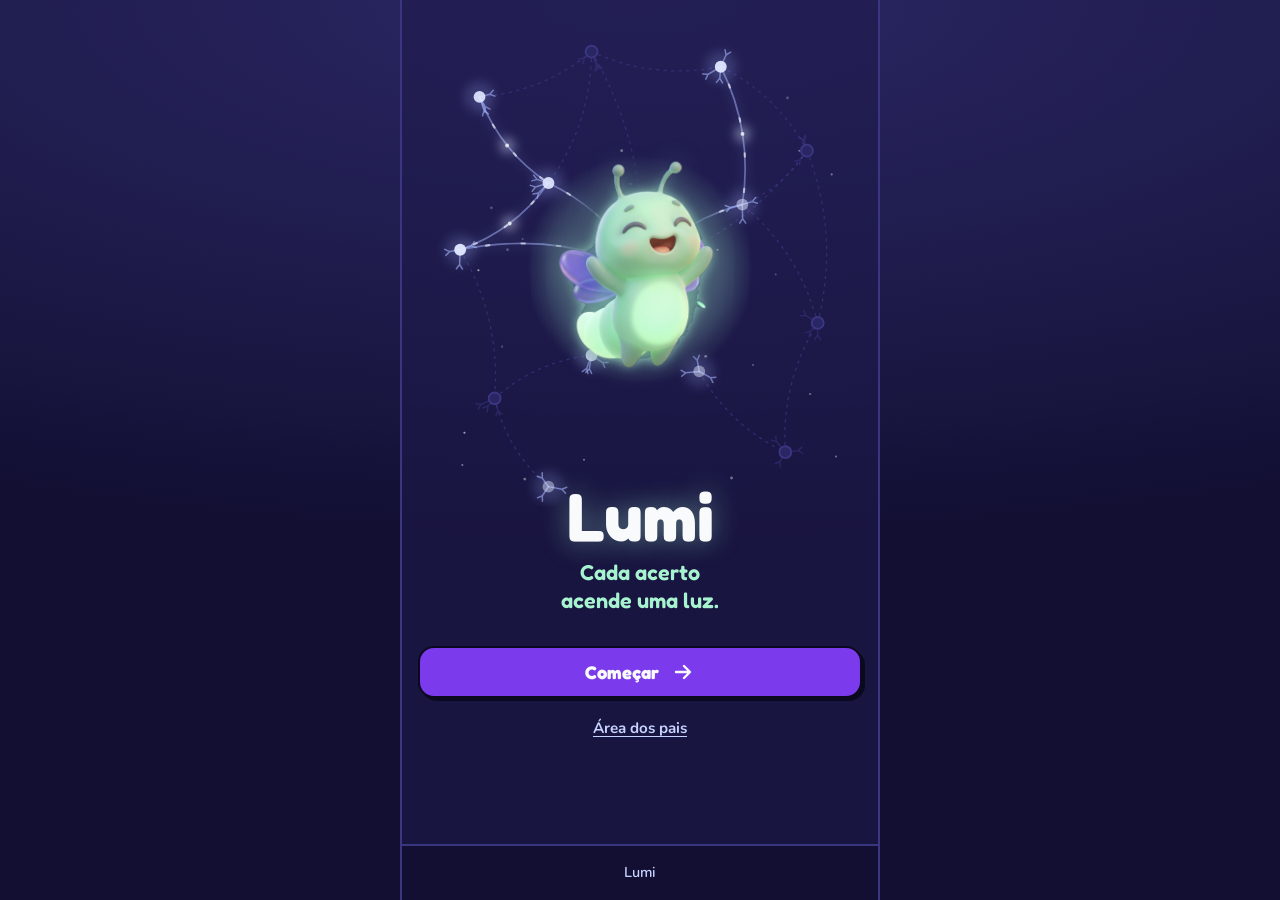
==== commit d872694b: "Volta para a capa pela trilha e faz Provas voltar para a tela de onde veio Co-Authored-By: Claude Ha" ====
--- a/index.html
+++ b/index.html
@@ -20,6 +20,7 @@
   <script src="js/calendario.js" defer></script>
   <script src="js/trilha.js" defer></script>
   <script src="js/resultado.js" defer></script>
+  <script src="js/navegacao.js" defer></script>
   <script src="js/abertura.js" defer></script>
   <script src="js/app.js" defer></script>
 </head>
@@ -55,6 +56,7 @@
       <div class="inicio">
         <!-- Topo: nível, barra do nível e total de pontos -->
         <div class="inicio-topo">
+          <button type="button" class="botao-voltar" data-ir="abertura"><svg viewBox="0 0 24 24" width="22" height="22" aria-hidden="true" focusable="false"><path d="M15 5l-7 7 7 7" fill="none" stroke="currentColor" stroke-width="2.6" stroke-linecap="round" stroke-linejoin="round"/></svg><span class="visualmente-oculto">Voltar para a abertura</span></button>
           <span class="pilula pilula--nivel">Nível <span id="inicio-nivel">1</span></span>
           <div class="barra-nivel" id="inicio-nivel-barra" role="progressbar" aria-label="Pontos no nível atual" aria-valuemin="0" aria-valuemax="50" aria-valuenow="0">
             <div class="barra-nivel__preenchido" id="inicio-nivel-preenchido"></div>
@@ -178,7 +180,7 @@
     <!-- Provas: calendário mensal -->
     <section class="tela" id="tela-provas" aria-labelledby="titulo-provas" hidden>
       <div class="barra-topo">
-        <button type="button" class="botao-voltar" data-ir="pais"><svg viewBox="0 0 24 24" width="22" height="22" aria-hidden="true" focusable="false"><path d="M15 5l-7 7 7 7" fill="none" stroke="currentColor" stroke-width="2.6" stroke-linecap="round" stroke-linejoin="round"/></svg><span class="visualmente-oculto">Voltar</span></button>
+        <button type="button" class="botao-voltar" id="provas-voltar" data-ir="pais"><svg viewBox="0 0 24 24" width="22" height="22" aria-hidden="true" focusable="false"><path d="M15 5l-7 7 7 7" fill="none" stroke="currentColor" stroke-width="2.6" stroke-linecap="round" stroke-linejoin="round"/></svg><span class="visualmente-oculto">Voltar</span></button>
         <h1 class="barra-topo__titulo" id="titulo-provas">Provas</h1>
       </div>
 
--- a/css/estilo.css
+++ b/css/estilo.css
@@ -323,6 +323,9 @@
 /* Telas */
 .app {
   flex: 1;
+  width: 100%;
+  max-width: var(--largura-coluna);
+  margin: 0 auto;
   display: flex;
   flex-direction: column;
 }
@@ -2845,6 +2848,9 @@
 
 /* Rodapé */
 .rodape {
+  width: 100%;
+  max-width: var(--largura-coluna);
+  margin: 0 auto;
   background: var(--fundo-escuro);
   border-top: var(--traco-medio) solid var(--borda);
   color: var(--texto-suave);
@@ -2853,24 +2859,15 @@
   padding: var(--espaco-4);
 }
 
-/* Telas maiores */
-@media (min-width: 768px) {
-  .cabecalho {
-    padding-top: var(--espaco-14);
+/* Telas maiores (desktop): a coluna ganha bordas, como um celular no meio do céu */
+@media (min-width: 520px) {
+  .app {
+    border-inline: var(--traco-medio) solid var(--borda);
+    background: color-mix(in srgb, var(--fundo) 55%, transparent);
   }
 
-  .cabecalho__lumi {
-    width: var(--tamanho-200);
-    height: var(--tamanho-200);
-  }
-
-  .inicio {
-    padding-top: var(--espaco-8);
-  }
-
-  .area-doris__imagem {
-    width: var(--tamanho-120);
-    height: var(--tamanho-120);
+  .rodape {
+    border-inline: var(--traco-medio) solid var(--borda);
   }
 }
 
@@ -3028,3 +3025,29 @@
 .calendario__dia--prova .icone-materia {
   stroke: var(--texto-escuro);
 }
+
+/* Botão de remover foto: o círculo continua pequeno, mas a área de toque tem 44px */
+.miniatura__remover::after {
+  content: "";
+  position: absolute;
+  inset: calc((var(--altura-44) - var(--tamanho-32)) / -2);
+}
+
+/* Movimento reduzido: rede de segurança para qualquer animação ou transição que sobrar */
+@media (prefers-reduced-motion: reduce) {
+  *,
+  *::before,
+  *::after {
+    animation-duration: 0.01ms !important;
+    animation-iteration-count: 1 !important;
+    transition-duration: 0.01ms !important;
+    scroll-behavior: auto !important;
+  }
+}
+
+/* Telas bem estreitas: o "30/50" sai para a barra do nível ter espaço (a barra já informa o valor ao leitor de tela) */
+@media (max-width: 359px) {
+  .inicio-topo__conta {
+    display: none;
+  }
+}
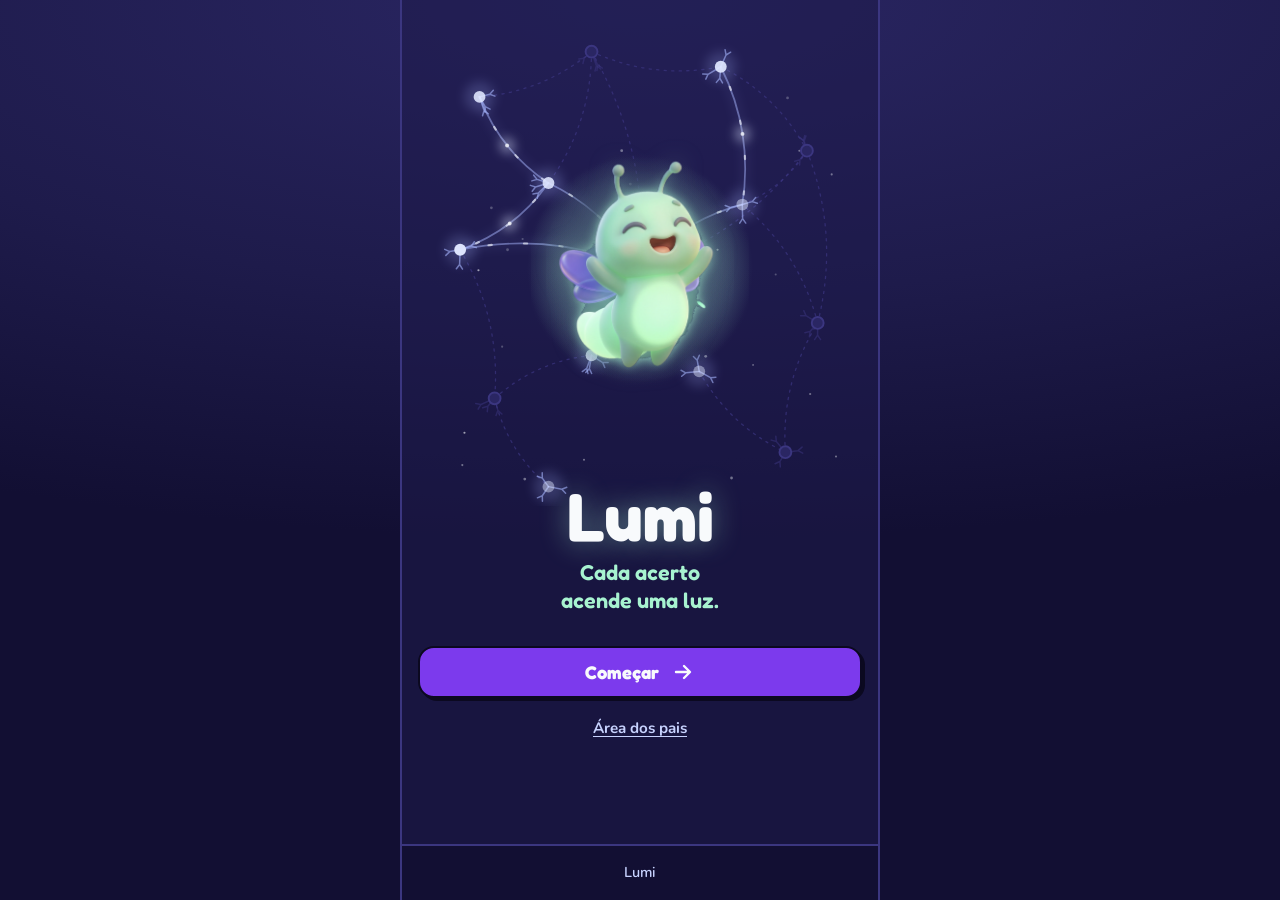
==== commit 0a2f3125: "Adiciona Provas na barra de baixo e faz o voltar de Provas lembrar a Tabuada Co-Authored-By: Claude " ====
--- a/index.html
+++ b/index.html
@@ -581,7 +581,7 @@
 
   </main>
 
-  <!-- Barra de navegação de baixo (só no Início, menu da Tabuada, Narração e Área dos pais) -->
+  <!-- Barra de navegação de baixo (só no Início, menu da Tabuada, Provas, Narração e Área dos pais) -->
   <nav class="nav-principal" id="nav-principal" aria-label="Navegação principal" hidden>
     <button type="button" class="nav-principal__item" data-ir="inicio" data-nav="inicio">
       <svg viewBox="0 0 24 24" width="26" height="26" aria-hidden="true" focusable="false"><path d="M6 20c0-4 12-3 12-7.5S6 9 6 5" fill="none" stroke="currentColor" stroke-width="2" stroke-linecap="round" stroke-dasharray="1 3.2"/><circle cx="6" cy="20" r="2" fill="currentColor"/><path d="M6 3.2l1.1 2.2 2.4.3-1.8 1.6.5 2.4L6 8.5 3.8 9.7l.5-2.4-1.8-1.6 2.4-.3z" fill="currentColor"/></svg>
@@ -590,6 +590,10 @@
     <button type="button" class="nav-principal__item" data-ir="tabuada" data-nav="tabuada">
       <svg viewBox="0 0 24 24" width="26" height="26" aria-hidden="true" focusable="false"><path d="M6.5 6.5l11 11M17.5 6.5l-11 11" fill="none" stroke="currentColor" stroke-width="2.4" stroke-linecap="round"/></svg>
       <span>Tabuada</span>
+    </button>
+    <button type="button" class="nav-principal__item" data-ir="provas" data-nav="provas">
+      <svg viewBox="0 0 24 24" width="26" height="26" aria-hidden="true" focusable="false"><rect x="4" y="5.5" width="16" height="14.5" rx="2.5" fill="none" stroke="currentColor" stroke-width="2"/><path d="M4 10h16M8.5 3.5v4M15.5 3.5v4" fill="none" stroke="currentColor" stroke-width="2" stroke-linecap="round"/></svg>
+      <span>Provas</span>
     </button>
     <!-- Mesmo id de antes: Narracao.atualizarBotaoInicio() esconde quando não há voz -->
     <button type="button" class="nav-principal__item" id="botao-voz-familia" data-ir="narracao" data-nav="narracao" hidden>
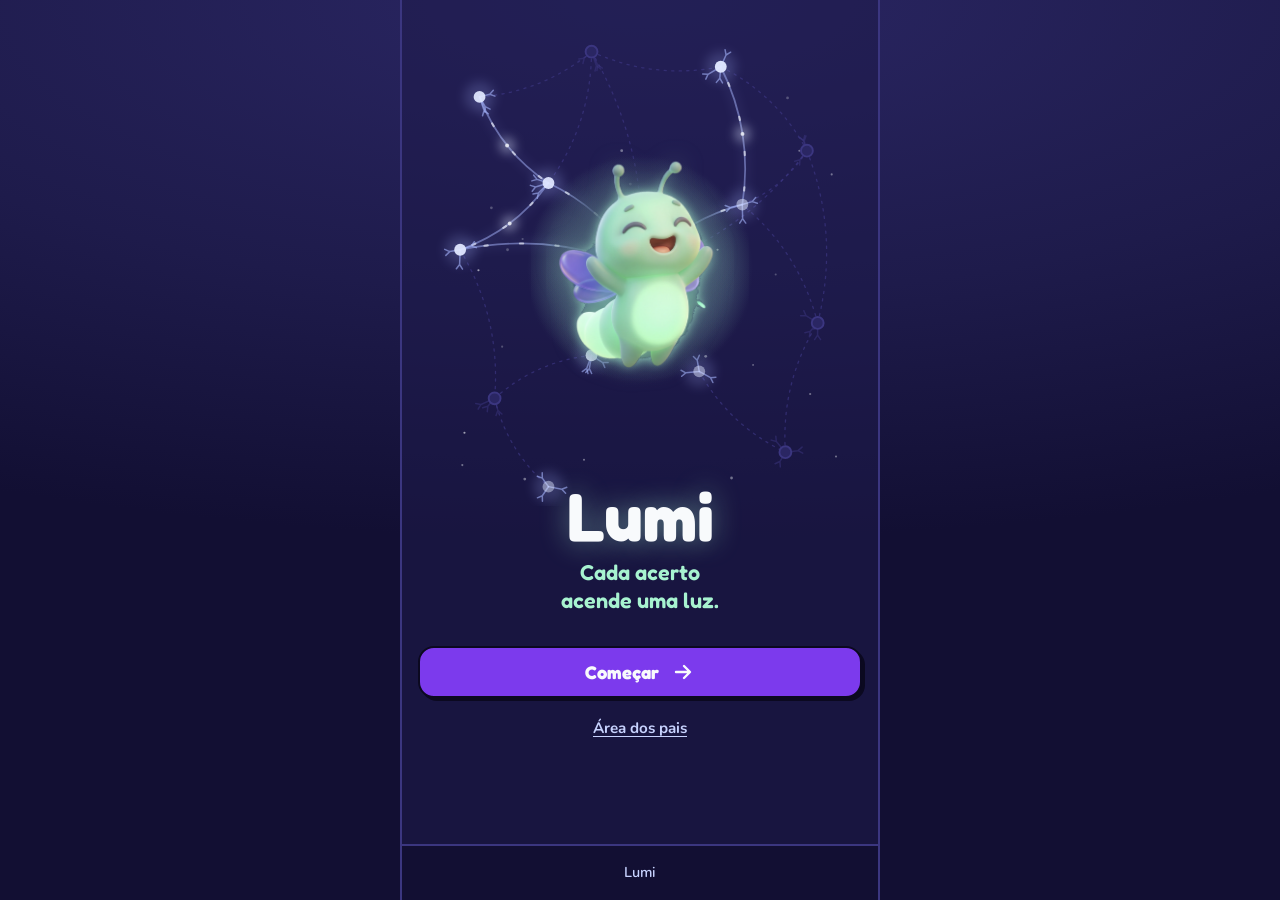
==== commit 3f7ce263: "Adiciona o modo vitrine do app para a landing, sem gastar créditos e com dados separados Co-Authored" ====
--- a/index.html
+++ b/index.html
@@ -9,6 +9,7 @@
   <link rel="preconnect" href="https://fonts.gstatic.com" crossorigin>
   <link href="https://fonts.googleapis.com/css2?family=Fredoka:wght@500;600;700&family=Nunito:wght@600;700;800;900&display=swap" rel="stylesheet">
   <link rel="stylesheet" href="css/estilo.css">
+  <script src="js/vitrine.js" defer></script>
   <script src="js/familia.js" defer></script>
   <script src="js/pontos.js" defer></script>
   <script src="js/fotos.js" defer></script>
@@ -167,8 +168,8 @@
               <textarea class="dissertativa__campo" id="narracao-texto-livre" rows="4" maxlength="300" placeholder="Ex.: O polvo tem três corações."></textarea>
               <p class="campo__ajuda"><span id="narracao-contador">0</span> de 300 caracteres. Não escreva nomes de pessoas, escolas ou professoras.</p>
 
-              <input type="file" id="narracao-imagem" class="visualmente-oculto" accept="image/*">
-              <label class="botao-secundario botao-arquivo" for="narracao-imagem" id="narracao-imagem-rotulo">Enviar uma imagem com a curiosidade</label>
+              <input type="file" id="narracao-imagem" class="visualmente-oculto" accept="image/*" data-vitrine-esconder>
+              <label class="botao-secundario botao-arquivo" for="narracao-imagem" id="narracao-imagem-rotulo" data-vitrine-esconder>Enviar uma imagem com a curiosidade</label>
 
               <button type="button" class="botao-principal" id="narracao-ler-texto">Ler esta curiosidade</button>
             </div>
@@ -238,7 +239,7 @@
           <button type="button" class="botao-secundario" id="prova-cancelar">Cancelar</button>
         </form>
 
-        <div class="provas-google vidro">
+        <div class="provas-google vidro" data-vitrine-esconder>
           <p class="selo-google" id="provas-google-conectado" hidden>
             <svg viewBox="0 0 24 24" width="18" height="18" aria-hidden="true" focusable="false"><path d="M5 12.5l4.5 4.5L19 7.5" fill="none" stroke="currentColor" stroke-width="3" stroke-linecap="round" stroke-linejoin="round"/></svg>
             Google Agenda conectado
@@ -471,6 +472,8 @@
           <input type="checkbox" id="declaracao">
           <span>Declaro que as fotos enviadas são de cadernos ou materiais de estudo meus ou do meu filho, e que serão usadas apenas para estudo da nossa família.</span>
         </label>
+
+        <p class="aviso-vitrine" data-vitrine-mostrar>Na vitrine, usamos uma missão de exemplo. Suas fotos não saem do aparelho.</p>
 
         <button type="submit" class="botao-principal" id="botao-enviar" disabled>Criar minha missão</button>
 
@@ -606,6 +609,9 @@
     </button>
   </nav>
 
+  <!-- Só na vitrine (app dentro da landing) -->
+  <a class="faixa-vitrine" href="/conheca/#lista" target="_top" data-vitrine-mostrar>Versão de demonstração · Entrar na lista de espera</a>
+
   <footer class="rodape">
     <p>Lumi</p>
   </footer>
--- a/css/estilo.css
+++ b/css/estilo.css
@@ -3051,3 +3051,70 @@
     display: none;
   }
 }
+
+/* ---------- Modo vitrine (/?vitrine=1, o app dentro da landing) ---------- */
+:root {
+  --altura-faixa: 32px;
+}
+
+/* Fora da vitrine, os avisos dela não aparecem */
+[data-vitrine-mostrar] {
+  display: none;
+}
+
+body.vitrine [data-vitrine-mostrar] {
+  display: block;
+}
+
+/* Na vitrine, some o que usa serviços pagos ou não funciona dentro da landing */
+body.vitrine [data-vitrine-esconder] {
+  display: none !important;
+}
+
+.aviso-vitrine {
+  padding: var(--espaco-3) var(--espaco-4);
+  border: var(--traco-medio) dashed var(--borda);
+  border-radius: var(--raio-sm);
+  color: var(--texto-suave);
+  font-size: var(--fonte-0-95);
+}
+
+/* Faixa fina no rodapé, abaixo da barra de navegação */
+.faixa-vitrine {
+  position: fixed;
+  bottom: 0;
+  left: 50%;
+  z-index: 4;
+  width: 100%;
+  max-width: var(--largura-coluna);
+  transform: translateX(-50%);
+  min-height: var(--altura-faixa);
+  padding: var(--espaco-1-5) var(--espaco-3);
+  background: var(--primaria);
+  color: var(--texto);
+  font-family: var(--fonte-titulo);
+  font-size: var(--fonte-0-8);
+  font-weight: 600;
+  text-align: center;
+  text-decoration: none;
+}
+
+body.vitrine .faixa-vitrine:hover {
+  background: var(--primaria-hover);
+}
+
+body.vitrine {
+  padding-bottom: var(--altura-faixa);
+}
+
+body.vitrine.com-nav {
+  padding-bottom: calc(var(--altura-nav) + var(--altura-faixa) + env(safe-area-inset-bottom));
+}
+
+body.vitrine .nav-principal {
+  bottom: var(--altura-faixa);
+}
+
+body.vitrine .painel-resposta {
+  bottom: var(--altura-faixa);
+}
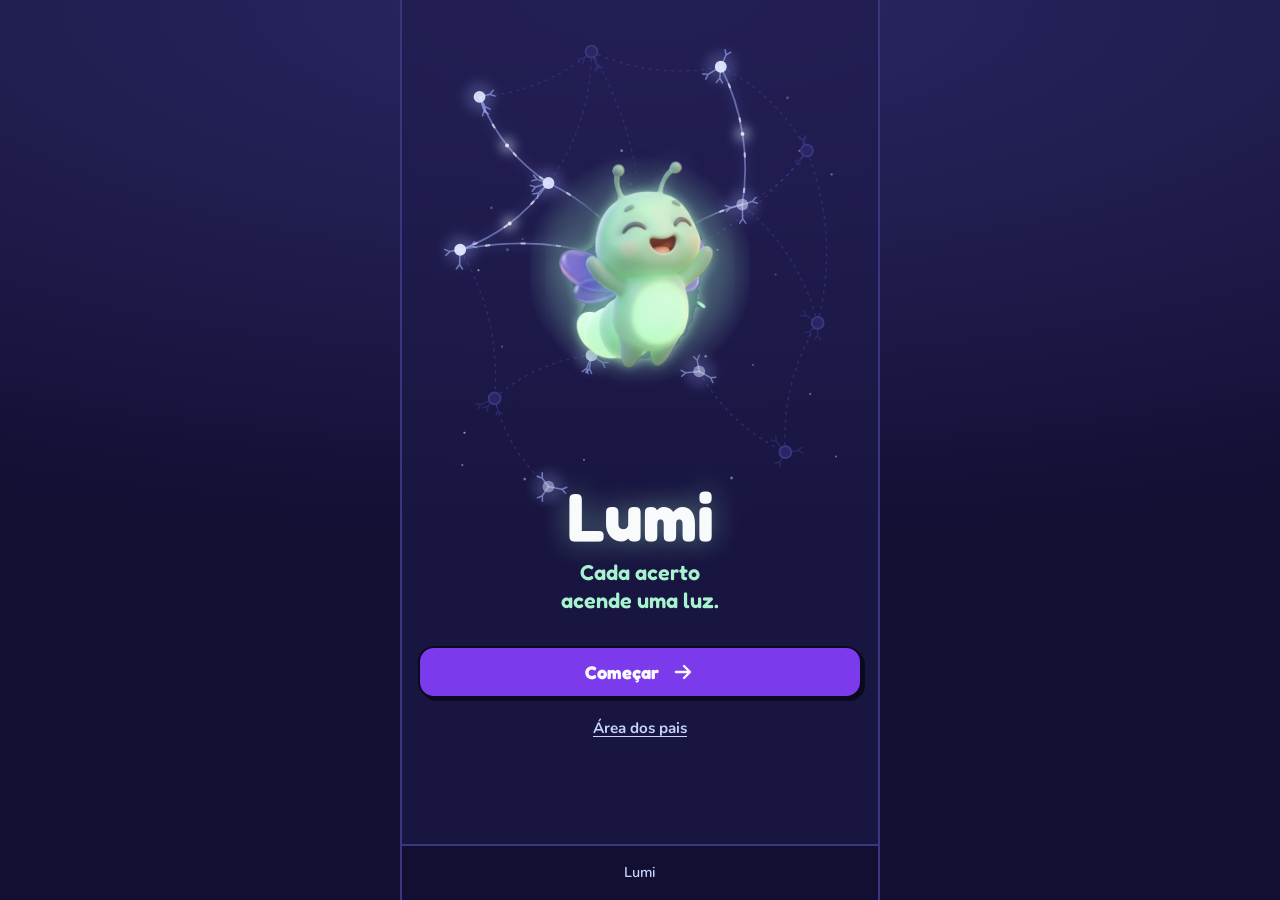
==== commit 494233c3: "Corrige o sumiço do Ouvir e das curiosidades quando a família não tem voz digital Co-Authored-By: Cl" ====
--- a/index.html
+++ b/index.html
@@ -9,7 +9,6 @@
   <link rel="preconnect" href="https://fonts.gstatic.com" crossorigin>
   <link href="https://fonts.googleapis.com/css2?family=Fredoka:wght@500;600;700&family=Nunito:wght@600;700;800;900&display=swap" rel="stylesheet">
   <link rel="stylesheet" href="css/estilo.css">
-  <script src="js/vitrine.js" defer></script>
   <script src="js/familia.js" defer></script>
   <script src="js/pontos.js" defer></script>
   <script src="js/fotos.js" defer></script>
@@ -159,6 +158,8 @@
             <span id="narracao-tocar-texto">Ouvir</span>
           </button>
           <button type="button" class="botao-secundario" id="narracao-aleatoria">Curiosidade aleatória</button>
+          <!-- Sem voz digital: as curiosidades continuam (voz do aparelho) e este botão leva à gravação -->
+          <button type="button" class="botao-principal botao--laranja" id="narracao-criar-voz" hidden>Criar a voz da família</button>
           <p class="campo__ajuda" id="narracao-restantes"></p>
 
           <details class="outro-texto vidro" id="narracao-outro">
@@ -168,8 +169,8 @@
               <textarea class="dissertativa__campo" id="narracao-texto-livre" rows="4" maxlength="300" placeholder="Ex.: O polvo tem três corações."></textarea>
               <p class="campo__ajuda"><span id="narracao-contador">0</span> de 300 caracteres. Não escreva nomes de pessoas, escolas ou professoras.</p>
 
-              <input type="file" id="narracao-imagem" class="visualmente-oculto" accept="image/*" data-vitrine-esconder>
-              <label class="botao-secundario botao-arquivo" for="narracao-imagem" id="narracao-imagem-rotulo" data-vitrine-esconder>Enviar uma imagem com a curiosidade</label>
+              <input type="file" id="narracao-imagem" class="visualmente-oculto" accept="image/*">
+              <label class="botao-secundario botao-arquivo" for="narracao-imagem" id="narracao-imagem-rotulo">Enviar uma imagem com a curiosidade</label>
 
               <button type="button" class="botao-principal" id="narracao-ler-texto">Ler esta curiosidade</button>
             </div>
@@ -239,7 +240,7 @@
           <button type="button" class="botao-secundario" id="prova-cancelar">Cancelar</button>
         </form>
 
-        <div class="provas-google vidro" data-vitrine-esconder>
+        <div class="provas-google vidro">
           <p class="selo-google" id="provas-google-conectado" hidden>
             <svg viewBox="0 0 24 24" width="18" height="18" aria-hidden="true" focusable="false"><path d="M5 12.5l4.5 4.5L19 7.5" fill="none" stroke="currentColor" stroke-width="3" stroke-linecap="round" stroke-linejoin="round"/></svg>
             Google Agenda conectado
@@ -472,8 +473,6 @@
           <input type="checkbox" id="declaracao">
           <span>Declaro que as fotos enviadas são de cadernos ou materiais de estudo meus ou do meu filho, e que serão usadas apenas para estudo da nossa família.</span>
         </label>
-
-        <p class="aviso-vitrine" data-vitrine-mostrar>Na vitrine, usamos uma missão de exemplo. Suas fotos não saem do aparelho.</p>
 
         <button type="submit" class="botao-principal" id="botao-enviar" disabled>Criar minha missão</button>
 
@@ -609,9 +608,6 @@
     </button>
   </nav>
 
-  <!-- Só na vitrine (app dentro da landing) -->
-  <a class="faixa-vitrine" href="/conheca/#lista" target="_top" data-vitrine-mostrar>Versão de demonstração · Entrar na lista de espera</a>
-
   <footer class="rodape">
     <p>Lumi</p>
   </footer>
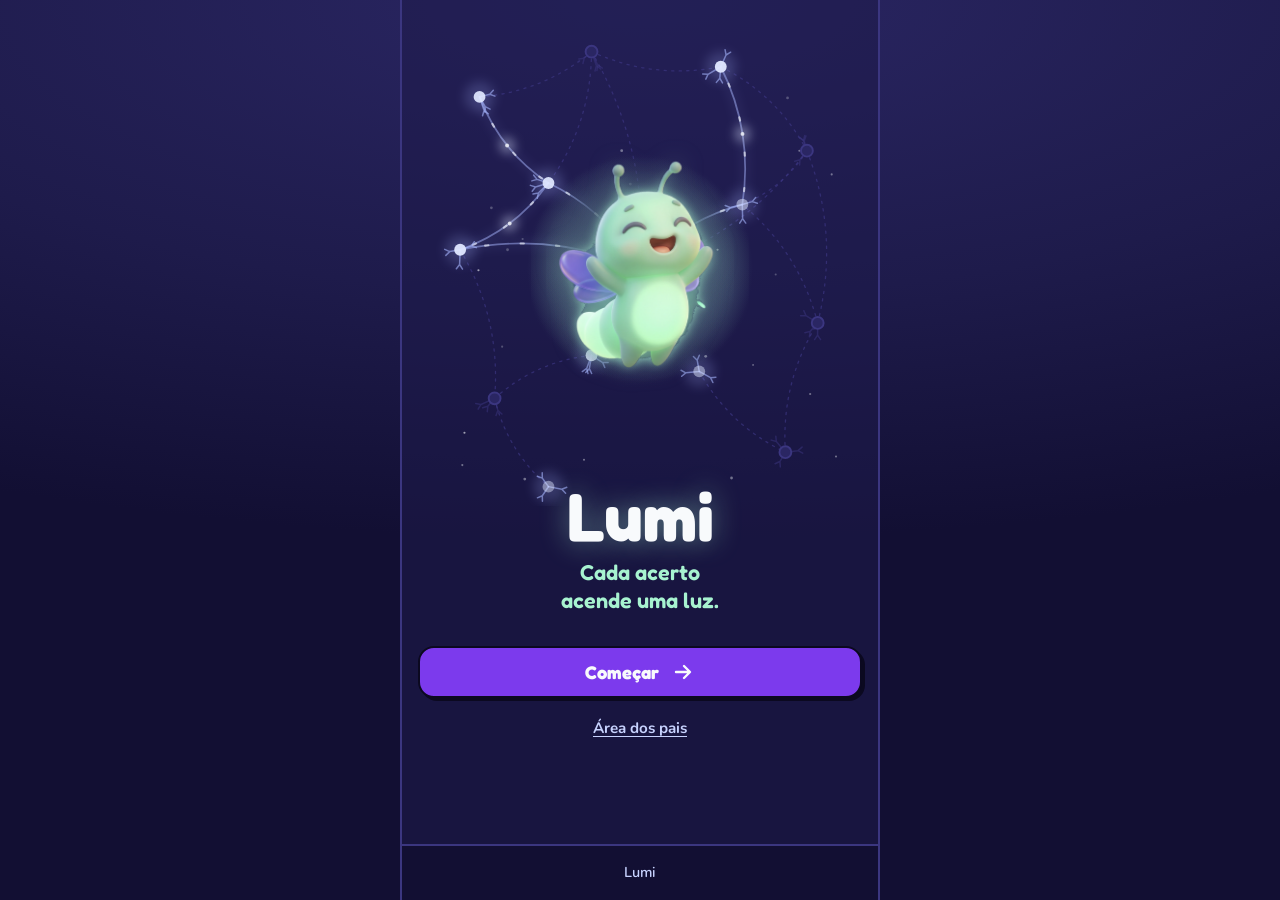
==== commit 9c6dab5c: "Traz a correção do Ouvir para a estrutura-inicial e mantém a vitrine sem criar voz Co-Authored-By: C" ====
--- a/index.html
+++ b/index.html
@@ -9,6 +9,7 @@
   <link rel="preconnect" href="https://fonts.gstatic.com" crossorigin>
   <link href="https://fonts.googleapis.com/css2?family=Fredoka:wght@500;600;700&family=Nunito:wght@600;700;800;900&display=swap" rel="stylesheet">
   <link rel="stylesheet" href="css/estilo.css">
+  <script src="js/vitrine.js" defer></script>
   <script src="js/familia.js" defer></script>
   <script src="js/pontos.js" defer></script>
   <script src="js/fotos.js" defer></script>
@@ -159,7 +160,7 @@
           </button>
           <button type="button" class="botao-secundario" id="narracao-aleatoria">Curiosidade aleatória</button>
           <!-- Sem voz digital: as curiosidades continuam (voz do aparelho) e este botão leva à gravação -->
-          <button type="button" class="botao-principal botao--laranja" id="narracao-criar-voz" hidden>Criar a voz da família</button>
+          <button type="button" class="botao-principal botao--laranja" id="narracao-criar-voz" hidden data-vitrine-esconder>Criar a voz da família</button>
           <p class="campo__ajuda" id="narracao-restantes"></p>
 
           <details class="outro-texto vidro" id="narracao-outro">
@@ -169,8 +170,8 @@
               <textarea class="dissertativa__campo" id="narracao-texto-livre" rows="4" maxlength="300" placeholder="Ex.: O polvo tem três corações."></textarea>
               <p class="campo__ajuda"><span id="narracao-contador">0</span> de 300 caracteres. Não escreva nomes de pessoas, escolas ou professoras.</p>
 
-              <input type="file" id="narracao-imagem" class="visualmente-oculto" accept="image/*">
-              <label class="botao-secundario botao-arquivo" for="narracao-imagem" id="narracao-imagem-rotulo">Enviar uma imagem com a curiosidade</label>
+              <input type="file" id="narracao-imagem" class="visualmente-oculto" accept="image/*" data-vitrine-esconder>
+              <label class="botao-secundario botao-arquivo" for="narracao-imagem" id="narracao-imagem-rotulo" data-vitrine-esconder>Enviar uma imagem com a curiosidade</label>
 
               <button type="button" class="botao-principal" id="narracao-ler-texto">Ler esta curiosidade</button>
             </div>
@@ -240,7 +241,7 @@
           <button type="button" class="botao-secundario" id="prova-cancelar">Cancelar</button>
         </form>
 
-        <div class="provas-google vidro">
+        <div class="provas-google vidro" data-vitrine-esconder>
           <p class="selo-google" id="provas-google-conectado" hidden>
             <svg viewBox="0 0 24 24" width="18" height="18" aria-hidden="true" focusable="false"><path d="M5 12.5l4.5 4.5L19 7.5" fill="none" stroke="currentColor" stroke-width="3" stroke-linecap="round" stroke-linejoin="round"/></svg>
             Google Agenda conectado
@@ -473,6 +474,8 @@
           <input type="checkbox" id="declaracao">
           <span>Declaro que as fotos enviadas são de cadernos ou materiais de estudo meus ou do meu filho, e que serão usadas apenas para estudo da nossa família.</span>
         </label>
+
+        <p class="aviso-vitrine" data-vitrine-mostrar>Na vitrine, usamos uma missão de exemplo. Suas fotos não saem do aparelho.</p>
 
         <button type="submit" class="botao-principal" id="botao-enviar" disabled>Criar minha missão</button>
 
@@ -608,6 +611,9 @@
     </button>
   </nav>
 
+  <!-- Só na vitrine (app dentro da landing) -->
+  <a class="faixa-vitrine" href="/conheca/#lista" target="_top" data-vitrine-mostrar>Versão de demonstração · Entrar na lista de espera</a>
+
   <footer class="rodape">
     <p>Lumi</p>
   </footer>
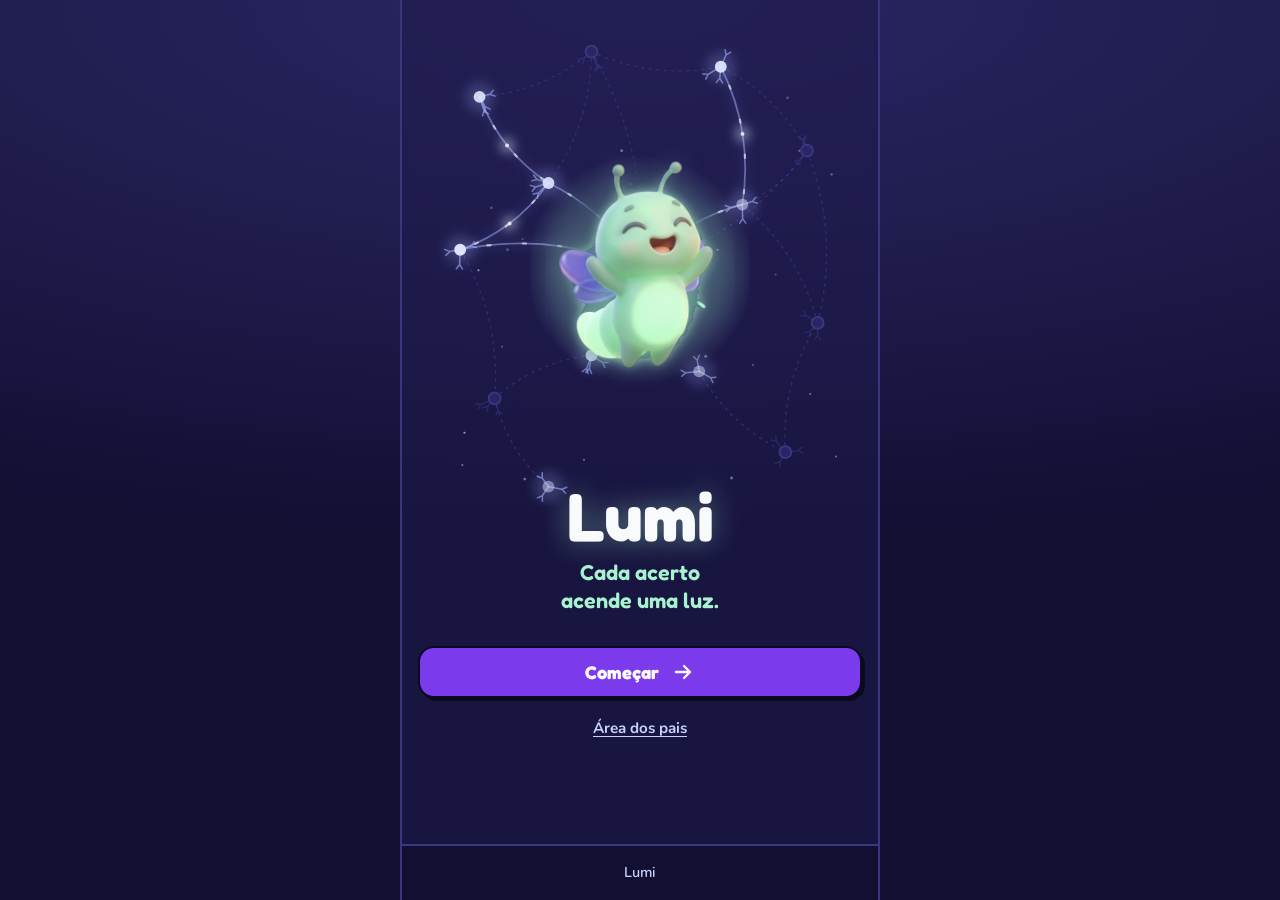
==== commit 2db35e75: "Deixa a landing como apresentação do app, com a lista de espera desligada, e atualiza o CONTEXTO.md " ====
--- a/index.html
+++ b/index.html
@@ -612,7 +612,7 @@
   </nav>
 
   <!-- Só na vitrine (app dentro da landing) -->
-  <a class="faixa-vitrine" href="/conheca/#lista" target="_top" data-vitrine-mostrar>Versão de demonstração · Entrar na lista de espera</a>
+  <a class="faixa-vitrine" href="/conheca/" target="_top" data-vitrine-mostrar>Versão de demonstração · Conheça o Lumi</a>
 
   <footer class="rodape">
     <p>Lumi</p>
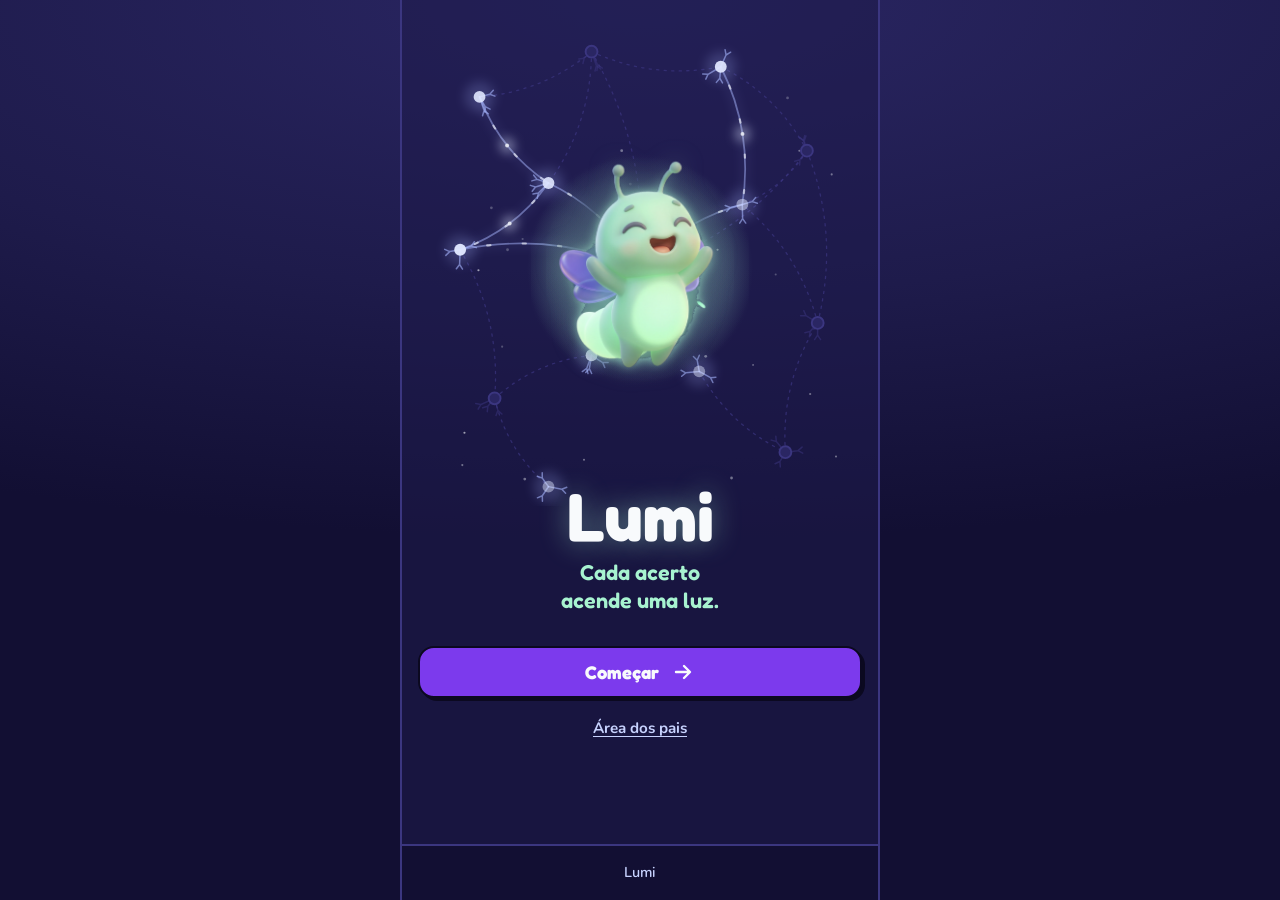
==== commit 8ec7eddd: "Adiciona sons curtos e suaves ao app, com opção de desligar na Área dos pais Toque nos botões, troca" ====
--- a/index.html
+++ b/index.html
@@ -11,6 +11,7 @@
   <link rel="stylesheet" href="css/estilo.css">
   <script src="js/vitrine.js" defer></script>
   <script src="js/familia.js" defer></script>
+  <script src="js/sons.js" defer></script>
   <script src="js/pontos.js" defer></script>
   <script src="js/fotos.js" defer></script>
   <script src="js/voz.js" defer></script>
@@ -270,6 +271,14 @@
           <svg viewBox="0 0 24 24" width="28" height="28" aria-hidden="true" focusable="false"><rect x="4" y="5.5" width="16" height="14.5" rx="2.5" fill="none" stroke="currentColor" stroke-width="2"/><path d="M4 10h16M8.5 3.5v4M15.5 3.5v4" fill="none" stroke="currentColor" stroke-width="2" stroke-linecap="round"/></svg>
           <span>Provas: datas e Google Agenda</span>
         </button>
+
+        <section class="campo vidro" aria-labelledby="titulo-sons">
+          <h2 class="campo__titulo" id="titulo-sons">Sons do app</h2>
+          <label class="declaracao" for="pais-sons">
+            <input type="checkbox" id="pais-sons" checked>
+            <span>Tocar sons nos botões, nos acertos e nas medalhas.</span>
+          </label>
+        </section>
 
         <section class="campo vidro" aria-labelledby="titulo-voz-digital">
           <h2 class="campo__titulo" id="titulo-voz-digital">Voz digital da família</h2>
